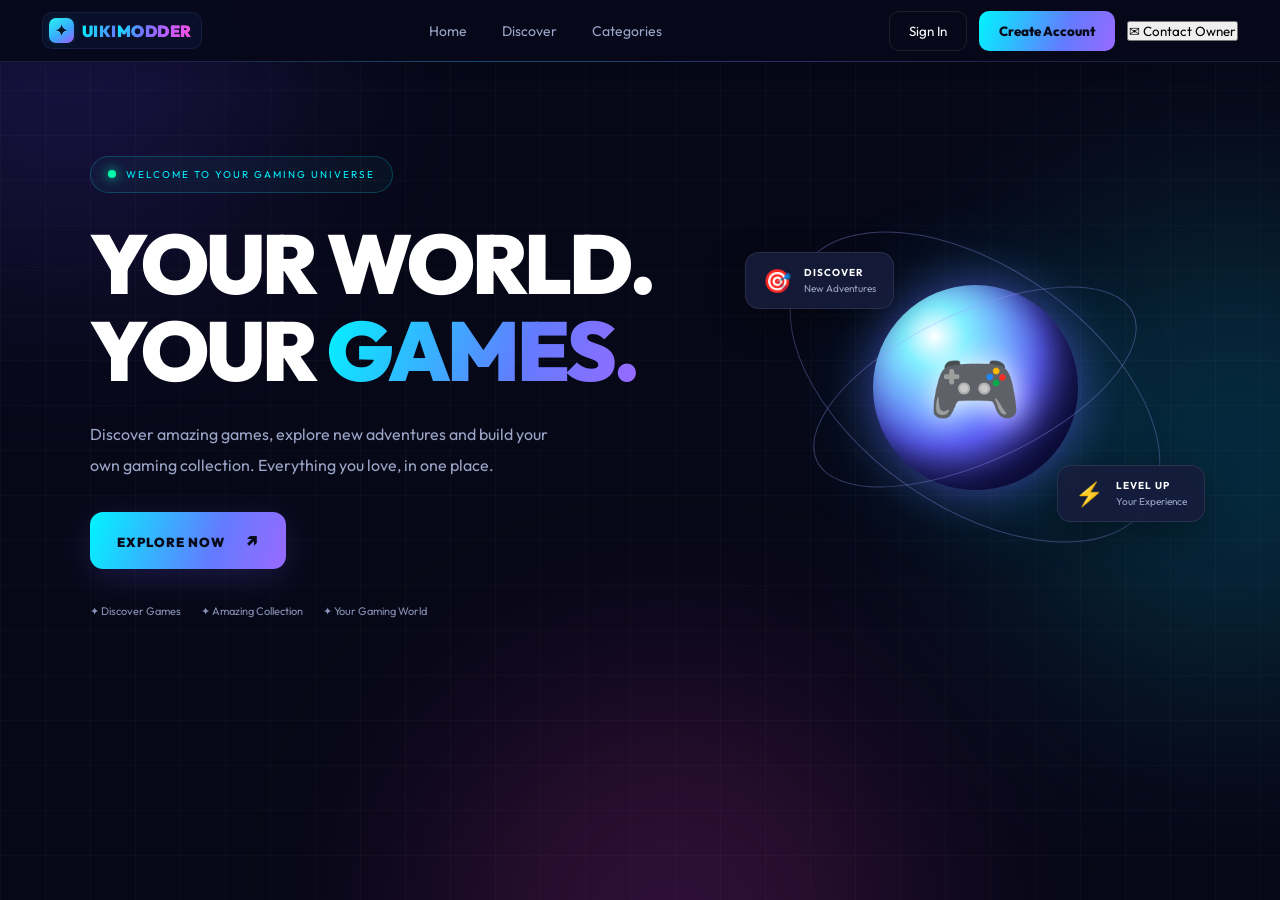
==== index.html @ 86985a59 "Add UIKIMODDER community support page and navbar action" ====
<!DOCTYPE html>
<html lang="en">

<head>
    <meta charset="UTF-8">
    <meta name="viewport" content="width=device-width, initial-scale=1.0">

    <meta name="theme-color" content="#080b1c">
    <meta name="description" content="UIKIMODDER - Discover your next favorite game.">

    <title>UIKIMODDER | Gaming Universe</title>

    <!-- Google Fonts -->
    <link rel="preconnect" href="https://fonts.googleapis.com">
    <link rel="preconnect" href="https://fonts.gstatic.com" crossorigin>

    <link href="https://fonts.googleapis.com/css2?family=Outfit:wght@400;500;600;700;800&display=swap" rel="stylesheet">

    <!-- CSS -->
    <link rel="stylesheet" href="style.css?v=23">
</head>

<body>

    <!-- Background Effects -->
    <div class="background-effects">
        <div class="glow glow-one"></div>
        <div class="glow glow-two"></div>
        <div class="glow glow-three"></div>
    </div>

    <!-- NAVBAR -->
    <header class="navbar">

        <div class="logo" aria-label="UIKIMODDER Gaming Universe">
            <span class="logo-icon" aria-hidden="true">✦</span>
            <span class="logo-wordmark">UIKI<span>MODDER</span></span>
                    </div>

        <nav class="nav-links">
            <a href="#home">Home</a>
            <a href="#storeSection">Discover</a>
            <a href="#categories">Categories</a>
        </nav>

        <div class="nav-buttons">

            <button id="loginOpen" class="login-btn">
                Sign In
            </button>

            <button id="signupOpen" class="signup-btn">
                Create Account
            </button>

            <span id="accountWelcome" class="account-welcome hidden" aria-live="polite"></span>

            <button id="supportOpen" class="support-open-btn" type="button" aria-label="Open community support">
                <span class="support-open-icon" aria-hidden="true">✉</span>
                <span class="support-button-label">Contact Owner</span>
            </button>

</div>

    </header>


    <!-- WELCOME SCREEN -->
    <section id="home" class="hero-section">

        <div class="hero-content">

            <div class="hero-badge">
                <span class="live-dot"></span>
                WELCOME TO YOUR GAMING UNIVERSE
            </div>

            <h1>
                YOUR WORLD.
                <br>
                YOUR <span class="gradient-text">GAMES.</span>
            </h1>

            <p>
                Discover amazing games, explore new adventures
                and build your own gaming collection.
                Everything you love, in one place.
            </p>

            <button id="exploreBtn" class="explore-btn">
                EXPLORE NOW
                <span>↗</span>
            </button>

            <div class="hero-features">
                <span>✦ Discover Games</span>
                <span>✦ Amazing Collection</span>
                <span>✦ Your Gaming World</span>
            </div>

        </div>


        <!-- Animated Gaming Orb -->
        <div class="hero-visual">

            <div class="orb orbit-one"></div>
            <div class="orb orbit-two"></div>

            <div class="main-orb">
                <span>🎮</span>
            </div>

            <div class="floating-card floating-card-one">
                <span>🎯</span>
                <div>
                    <b>DISCOVER</b>
                    <small>New Adventures</small>
                </div>
            </div>

            <div class="floating-card floating-card-two">
                <span>⚡</span>
                <div>
                    <b>LEVEL UP</b>
                    <small>Your Experience</small>
                </div>
            </div>

        </div>

    </section>


    <!-- MAIN STORE -->
    <main id="storeSection" class="store-section hidden">

        <div class="store-header">

            <div>
                <span class="section-label">EXPLORE THE UNIVERSE</span>

                <h2>
                    Discover <span class="gradient-text">Games.</span>
                </h2>

                <p>Find your next favorite adventure.</p>
            </div>

            <div class="search-box">

                <span>⌕</span>

                <input
                    type="search"
                    id="searchInput"
                    placeholder="Search games..."
                    autocomplete="off"
                >

            </div>

        </div>


        <!-- Categories -->
        <div id="categories" class="categories">

            <button class="category-btn active" data-category="All">
                All Games
            </button>

            <button class="category-btn" data-category="Action">
                Action
            </button>

            <button class="category-btn" data-category="Adventure">
                Adventure
            </button>

            <button class="category-btn" data-category="Racing">
                Racing
            </button>

            <button class="category-btn" data-category="Puzzle">
                Puzzle
            </button>

            <button class="category-btn" data-category="Other">
                Other
            </button>

        </div>


        <!-- Game Collection -->
        <div class="games-header">

            <h3>Featured Collection</h3>

            <span id="gameCount">0 Games</span>

        </div>


        <div id="gamesContainer" class="games-grid" aria-live="polite">

            <!-- Games will load through JavaScript -->

        </div>


        <div id="emptyState" class="empty-state hidden" role="status">

            <div>🎮</div>

            <h3>No Games Found</h3>

            <p>Try searching with another name.</p>

        </div>

    </main>



    <!-- GAME / APP DETAILS PAGE -->
    <section id="itemDetailSection" class="item-detail-section hidden" aria-live="polite">
        <div class="detail-topbar">
            <button id="detailBackBtn" class="detail-back-btn" type="button">← Back to collection</button>
            <span>UIKIMODDER STORE</span>
        </div>
        <div class="detail-cover" id="detailCover">
            <img id="detailCoverImage" src="" alt="" loading="eager">
            <div class="detail-cover-shade"></div>
        </div>
        <div class="detail-main">
            <div class="detail-app-heading">
                <div class="detail-app-icon" id="detailAppIcon"><span>🎮</span></div>
                <div class="detail-title-wrap">
                    <span id="detailTypeBadge" class="detail-type-badge">GAME</span>
                    <h1 id="detailName">Game title</h1>
                    <p id="detailCategory">Action</p>
                </div>
            </div>
            <div class="detail-meta">
                <div><strong id="detailFileSize">—</strong><span>Package size</span></div>
                <div><strong id="detailFileType">Game package</strong><span>Download type</span></div>
                <div><strong>UIKIMODDER</strong><span>Publisher</span></div>
            </div>
            <a id="detailDownloadBtn" class="detail-download-btn" href="#" target="_blank" rel="noopener noreferrer">
                <span>⬇</span> DOWNLOAD
            </a>
            <p id="detailDownloadNote" class="detail-download-note">Download the package directly from UIKIMODDER.</p>
            <div class="detail-divider"></div>
            <section class="detail-about">
                <span class="section-label">DISCOVER MORE</span>
                <h2>About this <span class="gradient-text">game.</span></h2>
                <p id="detailDescription"></p>
            </section>
            <div class="detail-footer-note">✦ &nbsp; Your world. Your games. Your universe.</div>
        </div>
    </section>

    <!-- ADMIN DASHBOARD -->
    <section id="adminSection" class="admin-section hidden">

        <div class="admin-header">

            <div>
                <span class="section-label">PRIVATE CONTROL CENTER</span>

                <h2>
                    Admin <span class="gradient-text">Studio.</span>
                </h2>
            </div>

            <div class="admin-badge">
                ✦ ADMIN ACCESS
            </div>

        </div>


        <!-- Upload Form -->
        <div class="upload-card">

            <h3>Upload New Game or App</h3>

            <p>Publish a game or app to your UIKIMODDER collection.</p>


            <form id="uploadForm">

                <label for="gameName">
                    Game Name
                </label>

                <input
                    type="text"
                    id="gameName"
                    placeholder="Enter game name"
                    required
                >


                <label for="gameDescription">
                    Game Description
                </label>

                <textarea
                    id="gameDescription"
                    placeholder="Write something about this game..."
                    required
                ></textarea>


                <label for="itemType">Content Type</label>
                <select id="itemType" required>
                    <option value="">Select content type</option>
                    <option value="game">Game</option>
                    <option value="app">App</option>
                </select>

                <label for="gameCategory">
                    Game / App Category
                </label>

                <select id="gameCategory" required>

                    <option value="">Select Category</option>

                    <option value="Action">Action</option>

                    <option value="Adventure">Adventure</option>

                    <option value="Racing">Racing</option>

                    <option value="Puzzle">Puzzle</option>

                    <option value="Other">Other</option>

                </select>


                <label for="gameIcon">
                    Game Icon
                </label>

                <input
                    type="file"
                    id="gameIcon"
                    accept="image/*"
                    required
                    aria-describedby="gameIconHelp"
                >
                <small id="gameIconHelp" class="upload-help">Tap Choose File to select a game icon from your device. JPG, PNG, or WEBP; maximum 10 MB.</small>
                <div id="gameIconPreview" class="upload-image-preview hidden">
                    <img id="gameIconPreviewImage" src="[data-uri]" alt="Selected game icon preview">
                    <span id="gameIconFileName"></span>
                </div>


                <label for="gameFile">
                    Game Package File
                </label>

                <input
                    type="file"
                    id="gameFile"
                    required
                    aria-describedby="gameFileHelp"
                >
                <small id="gameFileHelp" class="upload-help">Select the game or app package from your device. Supported formats include ZIP, RAR, 7Z, APK, XAPK, EXE, PDF, and other file types. Maximum 50 MB.</small>


                <button
                    type="submit"
                    id="uploadBtn"
                    class="upload-btn"
                >
                    UPLOAD GAME +
                </button>

                <div id="uploadProgress" class="upload-progress hidden" role="status" aria-live="polite">
                    <div class="upload-progress-track">
                        <div id="uploadProgressFill" class="upload-progress-fill"></div>
                    </div>
                    <span id="uploadProgressText" class="upload-progress-text">0%</span>
                </div>

                <p id="uploadStatus" class="status-message" role="status" aria-live="polite"></p>
                <button id="retryPublishBtn" type="button" class="upload-button hidden">RETRY PUBLISH</button>

            </form>

        </div>

    </section>


    <!-- LOGIN / SIGNUP MODAL -->
    <div id="authModal" class="auth-modal hidden">

        <div class="modal-overlay"></div>

        <div class="auth-box">

            <button id="closeModal" class="close-modal">
                ×
            </button>

            <div class="auth-logo">
                ✦
            </div>

            <span class="section-label">
                WELCOME TO UIKIMODDER
            </span>

            <h2 id="authHeading">
                Your Adventure
                <br>
                <span class="gradient-text">Starts Here.</span>
            </h2>


            <!-- Auth Tabs -->
            <div class="auth-tabs">

                <button
                    class="auth-tab active"
                    data-mode="signin"
                >
                    Sign In
                </button>

                <button
                    class="auth-tab"
                    data-mode="signup"
                >
                    Sign Up
                </button>

            </div>


            <!-- Authentication Form -->
            <form id="authForm">

                <div id="nameField" class="hidden">

                    <label for="displayName">
                        Your Name
                    </label>

                    <input
                        type="text"
                        id="displayName"
                        placeholder="Enter your name"
                    >

                </div>


                <label for="email">
                    Email Address
                </label>

                <input
                    type="email"
                    id="email"
                    placeholder="Enter your email"
                    required
                >


                <label for="password">
                    Password
                </label>

                <input
                    type="password"
                    id="password"
                    placeholder="Enter your password"
                    minlength="6"
                    required
                >


                <button
                    type="submit"
                    id="authSubmit"
                    class="auth-submit"
                >
                    SIGN IN →
                </button>

                <p id="authStatus" class="status-message"></p>

            </form>


            <div class="auth-footer">
                Secure authentication powered by Firebase.
            </div>

        </div>

    </div>


    <!-- APPS VIEW -->
    <section id="appsSection" class="secondary-view hidden">
        <div class="view-heading">
            <span class="section-label">YOUR DIGITAL TOOLKIT</span>
            <h2>Discover <span class="gradient-text">Apps.</span></h2>
            <p>Useful apps and gaming tools, all in one place.</p>
        </div>
        <div id="appsContainer" class="games-grid" aria-live="polite"></div>
        <div id="appsEmptyState" class="empty-state" role="status">
            <div>▦</div>
            <h3>No Apps Available Yet</h3>
            <p>New apps will appear here when the admin publishes them.</p>
        </div>
    </section>

    <!-- PROFILE VIEW -->
    <section id="profileSection" class="secondary-view hidden">
        <div class="view-heading">
            <span class="section-label">PLAYER SPACE</span>
            <h2>Your <span class="gradient-text">Profile.</span></h2>
            <p>Manage your UIKIMODDER account.</p>
        </div>
        <section class="profile-card">
            <div class="profile-avatar" id="profileInitial">G</div>
            <h3 id="profileName">Gamer</h3>
            <p id="profileEmail">Your account email</p>
            <div class="profile-divider"></div>
            <div class="profile-detail"><span>Account status</span><strong><i class="online-dot"></i> Active</strong></div>
            <button id="profileSignout" class="profile-signout" type="button">↗ &nbsp; Sign Out</button>
        </section>
    </section>

    <!-- COMMUNITY SUPPORT / BUG REPORT BOARD -->
    <section id="supportSection" class="support-section hidden">
        <div class="support-topbar">
            <button id="supportBackBtn" class="support-back-btn" type="button">← Back to Games</button>
            <span class="support-live-badge"><i></i> COMMUNITY SUPPORT</span>
        </div>

        <div class="support-hero">
            <span class="section-label">UIKIMODDER HELP CENTER</span>
            <h1>Contact Your <span class="gradient-text">Owner.</span></h1>
            <p>Report a bug, share feedback, or join the public support discussion. The community can see posts and replies.</p>
        </div>

        <div class="support-notice">
            <span class="support-notice-icon">ⓘ</span>
            <p>Keep the discussion respectful. Never post passwords, email addresses, phone numbers, private information, or account details. This is a public board, not private messaging.</p>
        </div>

        <div id="supportGuestPanel" class="support-guest-panel hidden">
            <h3>Sign in to join the discussion</h3>
            <p>You can browse the support page, but you need a UIKIMODDER account to post or reply.</p>
            <button id="supportSignInBtn" type="button">SIGN IN TO CONTINUE →</button>
        </div>

        <div id="supportMemberArea" class="support-member-area hidden">
            <form id="supportReportForm" class="support-compose-card">
                <div class="support-compose-heading">
                    <div><span class="section-label">NEED A HAND?</span><h2>Report a <span class="gradient-text">Problem.</span></h2></div>
                    <span class="support-compose-icon">＋</span>
                </div>
                <label for="supportTitle">Issue title</label>
                <input id="supportTitle" type="text" maxlength="90" placeholder="Example: Game download is not starting" required>
                <label for="supportCategory">Topic</label>
                <select id="supportCategory" required>
                    <option value="Bug Report">Bug Report</option>
                    <option value="Download Issue">Download Issue</option>
                    <option value="Account Help">Account Help</option>
                    <option value="Suggestion">Suggestion</option>
                    <option value="Other">Other</option>
                </select>
                <label for="supportMessage">Describe the issue</label>
                <textarea id="supportMessage" rows="4" maxlength="700" placeholder="Tell the owner and community what happened. Do not include private account details." required></textarea>
                <div class="support-compose-footer">
                    <small>Maximum 700 characters</small>
                    <button id="supportSubmitBtn" type="submit">POST REPORT ↗</button>
                </div>
                <p id="supportStatus" class="support-status" role="status" aria-live="polite"></p>
            </form>
        </div>

        <div class="support-feed-heading">
            <div><span class="section-label">OPEN DISCUSSION</span><h2>Community <span class="gradient-text">Board.</span></h2></div>
            <span id="supportPostCount" class="support-post-count">0 POSTS</span>
        </div>
        <div id="supportFeed" class="support-feed" aria-live="polite">
            <div class="support-empty"><span>✦</span><h3>Support board</h3><p>Sign in to load community reports and replies.</p></div>
        </div>
    </section>

    <!-- MOBILE / APP-STYLE BOTTOM NAVIGATION -->
    <nav id="bottomNav" class="bottom-nav hidden" aria-label="Main navigation">
        <button class="bottom-nav-item active" data-view="games" type="button">
            <span class="bottom-nav-icon">🎮</span><span>Games</span>
        </button>
        <button class="bottom-nav-item" data-view="apps" type="button">
            <span class="bottom-nav-icon">▦</span><span>Apps</span>
        </button>
        <button class="bottom-nav-item" data-view="search" type="button">
            <span class="bottom-nav-icon">⌕</span><span>Search</span>
        </button>
        <button class="bottom-nav-item" data-view="profile" type="button">
            <span class="bottom-nav-icon">♙</span><span>You</span>
        </button>
        <button id="adminUploadNav" class="bottom-nav-item hidden" data-view="upload" type="button" aria-label="Admin upload">
            <span class="bottom-nav-icon">＋</span><span>Upload</span>
        </button>
    </nav>

    <!-- JAVASCRIPT -->
    

    <script type="module" src="./js/app.js?v=21"></script>
</body>
</html>
---- style.css ----
/* =========================================
   UIKIMODDER - PREMIUM GAMING UI
   Version 1.0
========================================= */

@import url('https://fonts.googleapis.com/css2?family=Outfit:wght@400;500;600;700;800;900&display=swap');

:root {
    --bg: #070817;
    --bg2: #0d1028;
    --card: #111631;
    --cyan: #00f5ff;
    --blue: #637bff;
    --purple: #a855f7;
    --pink: #ff4fd8;
    --white: #ffffff;
    --muted: #9ba5c7;
    --border: rgba(255,255,255,0.09);
    --gradient: linear-gradient(110deg, #00f5ff, #637bff, #c05cff, #ff4fd8);
}

* {
    margin: 0;
    padding: 0;
    box-sizing: border-box;
}

html {
    scroll-behavior: smooth;
}

body {
    font-family: 'Outfit', sans-serif;
    background: var(--bg);
    color: var(--white);
    min-height: 100vh;
    overflow-x: hidden;
}

/* =========================================
   BACKGROUND
========================================= */

body::before {
    content: "";
    position: fixed;
    inset: 0;
    background-image:
        linear-gradient(rgba(255,255,255,0.025) 1px, transparent 1px),
        linear-gradient(90deg, rgba(255,255,255,0.025) 1px, transparent 1px);
    background-size: 45px 45px;
    pointer-events: none;
    z-index: -2;
}

.background-effects {
    position: fixed;
    inset: 0;
    overflow: hidden;
    pointer-events: none;
    z-index: -1;
}

.glow {
    position: absolute;
    width: 450px;
    height: 450px;
    border-radius: 50%;
    filter: blur(120px);
    opacity: 0.19;
    animation: glowMove 12s ease-in-out infinite alternate;
}

.glow-one {
    background: #6946ff;
    top: -180px;
    left: -160px;
}

.glow-two {
    background: #00d9ff;
    right: -180px;
    top: 25%;
    animation-delay: 2s;
}

.glow-three {
    background: #ff36d0;
    bottom: -250px;
    left: 35%;
    animation-delay: 4s;
}

@keyframes glowMove {
    from {
        transform: translate(0, 0) scale(1);
    }

    to {
        transform: translate(80px, 70px) scale(1.25);
    }
}

/* =========================================
   NAVBAR
========================================= */

.navbar {
    width: 100%;
    min-height: 82px;
    padding: 0 7%;
    display: flex;
    align-items: center;
    justify-content: space-between;
    position: sticky;
    top: 0;
    z-index: 100;
    background: rgba(7, 8, 23, 0.82);
    backdrop-filter: blur(22px);
    border-bottom: 1px solid var(--border);
}

.logo {
    font-size: 23px;
    font-weight: 900;
    letter-spacing: 1px;
}

.logo span:last-child,
.footer-logo span {
    background: var(--gradient);
    -webkit-background-clip: text;
    background-clip: text;
    color: transparent;
}

.logo-icon {
    color: var(--cyan);
    margin-right: 5px;
}

.nav-links {
    display: flex;
    gap: 35px;
}

.nav-links a {
    text-decoration: none;
    color: var(--muted);
    font-size: 14px;
    transition: 0.3s;
}

.nav-links a:hover {
    color: var(--cyan);
}

.nav-buttons {
    display: flex;
    gap: 12px;
    align-items: center;
}

button {
    font-family: inherit;
    cursor: pointer;
}

.login-btn,
.logout-btn {
    background: transparent;
    color: white;
    border: 1px solid var(--border);
    padding: 11px 19px;
    border-radius: 10px;
    transition: 0.3s;
}

.login-btn:hover,
.logout-btn:hover {
    border-color: var(--cyan);
    color: var(--cyan);
}

.signup-btn {
    border: none;
    color: #080b19;
    font-weight: 800;
    padding: 12px 20px;
    border-radius: 10px;
    background: var(--gradient);
    background-size: 200%;
    transition: 0.4s;
}

.signup-btn:hover {
    background-position: right;
    transform: translateY(-3px);
    box-shadow: 0 0 25px #00f5ff55;
}

/* =========================================
   HERO SECTION
========================================= */

.hero-section {
    max-width: 1300px;
    margin: auto;
    min-height: 650px;
    padding: 80px 7%;
    display: flex;
    align-items: center;
    justify-content: space-between;
    gap: 40px;
}

.hero-content {
    max-width: 650px;
    animation: slideUp 1s ease both;
}

.hero-badge {
    display: inline-flex;
    align-items: center;
    gap: 10px;
    font-size: 10px;
    letter-spacing: 2px;
    color: var(--cyan);
    border: 1px solid #00f5ff35;
    background: #00f5ff0b;
    padding: 11px 17px;
    border-radius: 40px;
    margin-bottom: 27px;
}

.live-dot {
    width: 8px;
    height: 8px;
    border-radius: 50%;
    background: #00ffad;
    box-shadow: 0 0 12px #00ffad;
    animation: pulse 1.5s infinite;
}

@keyframes pulse {
    50% {
        opacity: 0.3;
        transform: scale(0.7);
    }
}

.hero-content h1 {
    font-size: clamp(48px, 6.5vw, 85px);
    line-height: 1.05;
    font-weight: 900;
    letter-spacing: -3px;
    margin-bottom: 25px;
}

.gradient-text {
    background: var(--gradient);
    background-size: 200%;
    -webkit-background-clip: text;
    background-clip: text;
    color: transparent;
    animation: gradientFlow 5s linear infinite;
}

@keyframes gradientFlow {
    to {
        background-position: 200%;
    }
}

.hero-content > p {
    color: var(--muted);
    max-width: 480px;
    font-size: 16px;
    line-height: 1.9;
    margin-bottom: 32px;
}

.explore-btn {
    border: none;
    border-radius: 13px;
    padding: 17px 27px;
    color: #080b19;
    background: var(--gradient);
    background-size: 200%;
    font-size: 13px;
    font-weight: 900;
    letter-spacing: 1px;
    box-shadow: 0 8px 35px #695cff35;
    transition: 0.3s;
}

.explore-btn span {
    margin-left: 18px;
    font-size: 18px;
}

.explore-btn:hover {
    transform: translateY(-5px) scale(1.03);
    background-position: right;
    box-shadow: 0 10px 45px #00eaff55;
}

.hero-features {
    display: flex;
    flex-wrap: wrap;
    gap: 20px;
    margin-top: 35px;
    color: #8792b6;
    font-size: 11px;
}

/* =========================================
   GAMING ORB
========================================= */

.hero-visual {
    width: 430px;
    height: 430px;
    position: relative;
    display: grid;
    place-items: center;
    flex-shrink: 0;
    animation: fadeIn 1.5s ease both;
}

.main-orb {
    width: 205px;
    height: 205px;
    border-radius: 50%;
    display: grid;
    place-items: center;
    background:
        radial-gradient(circle at 30% 25%, #ffffff, #80efff 15%, #6264ff 52%, #221354 85%);
    box-shadow:
        0 0 45px #7064ff80,
        0 0 100px #00cfff35,
        inset -20px -20px 40px #090b34;
    animation: floating 5s ease-in-out infinite;
}

.main-orb span {
    font-size: 75px;
    filter: drop-shadow(0 0 15px white);
}

.orb {
    position: absolute;
    border: 1px solid #9b9cff55;
    border-radius: 50%;
}

.orbit-one {
    width: 350px;
    height: 150px;
    transform: rotate(-25deg);
}

.orbit-two {
    width: 420px;
    height: 240px;
    transform: rotate(35deg);
}

.floating-card {
    position: absolute;
    display: flex;
    align-items: center;
    gap: 12px;
    padding: 13px 17px;
    background: #171d3dd9;
    border: 1px solid var(--border);
    backdrop-filter: blur(15px);
    border-radius: 14px;
    box-shadow: 0 10px 40px #0005;
}

.floating-card > span {
    font-size: 23px;
}

.floating-card b,
.floating-card small {
    display: block;
}

.floating-card b {
    font-size: 10px;
    letter-spacing: 1px;
}

.floating-card small {
    color: var(--muted);
    font-size: 10px;
    margin-top: 3px;
}

.floating-card-one {
    top: 80px;
    left: -15px;
    animation: floating 4s infinite;
}

.floating-card-two {
    bottom: 80px;
    right: -15px;
    animation: floating 4s infinite reverse;
}

@keyframes floating {
    50% {
        transform: translateY(-14px);
    }
}

/* =========================================
   STORE SECTION
========================================= */

.store-section {
    max-width: 1250px;
    margin: auto;
    padding: 65px 6%;
    animation: slideUp 0.7s ease;
}

.store-header {
    display: flex;
    justify-content: space-between;
    align-items: end;
    gap: 30px;
}

.section-label {
    color: var(--cyan);
    font-size: 10px;
    font-weight: 800;
    letter-spacing: 2px;
}

.store-header h2,
.admin-header h2 {
    font-size: 42px;
    font-weight: 900;
    margin-top: 12px;
}

.store-header p {
    color: var(--muted);
    margin-top: 10px;
}

.search-box {
    display: flex;
    align-items: center;
    gap: 12px;
    width: 310px;
    height: 50px;
    padding: 0 16px;
    border: 1px solid var(--border);
    border-radius: 12px;
    background: #111630;
    color: var(--cyan);
}

.search-box span {
    font-size: 25px;
}

.search-box input {
    width: 100%;
    border: none;
    outline: none;
    background: transparent;
    color: white;
    font-family: inherit;
    font-size: 13px;
}

.search-box input::placeholder {
    color: #727eaa;
}

/* =========================================
   CATEGORIES
========================================= */

.categories {
    display: flex;
    gap: 12px;
    flex-wrap: wrap;
    margin: 35px 0;
}

.category-btn {
    padding: 10px 19px;
    border: 1px solid var(--border);
    background: #111630;
    color: var(--muted);
    border-radius: 30px;
    font-size: 12px;
    transition: 0.3s;
}

.category-btn:hover,
.category-btn.active {
    background: linear-gradient(100deg, #00d9ff30, #9d5cff30);
    border-color: var(--cyan);
    color: white;
    box-shadow: 0 0 20px #00d9ff15;
}

/* =========================================
   GAME CARDS
========================================= */

.games-header {
    display: flex;
    justify-content: space-between;
    align-items: center;
    margin-bottom: 20px;
}

.games-header h3 {
    font-size: 19px;
}

.games-header span {
    color: var(--cyan);
    font-size: 12px;
}

.games-grid {
    display: grid;
    grid-template-columns: repeat(auto-fill, minmax(225px, 1fr));
    gap: 20px;
}

.game-card {
    overflow: hidden;
    background: linear-gradient(145deg, #171e3d, #0e1329);
    border: 1px solid var(--border);
    border-radius: 17px;
    transition: 0.35s;
    animation: slideUp 0.5s ease both;
}

.game-card:hover {
    transform: translateY(-8px);
    border-color: #00eaff80;
    box-shadow: 0 15px 40px #00d9ff18;
}

.game-art {
    height: 155px;
    display: grid;
    place-items: center;
    background: radial-gradient(circle at center, #454b91, #151a39 75%);
    font-size: 55px;
    overflow: hidden;
}

.game-art img {
    width: 100%;
    height: 100%;
    object-fit: cover;
}

.game-info {
    padding: 17px;
}

.game-info h3 {
    font-size: 17px;
    margin-bottom: 8px;
}

.game-info p {
    font-size: 12px;
    color: var(--muted);
    line-height: 1.6;
    margin-bottom: 17px;
}

.game-bottom {
    display: flex;
    justify-content: space-between;
    align-items: center;
}

.category {
    color: var(--cyan);
    background: #00eaff12;
    border: 1px solid #00eaff35;
    border-radius: 20px;
    padding: 6px 10px;
    font-size: 10px;
}

.download-link {
    text-decoration: none;
    color: #070817;
    background: linear-gradient(100deg, var(--cyan), #9effdc);
    padding: 9px 13px;
    border-radius: 9px;
    font-size: 11px;
    font-weight: 800;
    transition: 0.3s;
}

.download-link:hover {
    box-shadow: 0 0 20px #00f5ff70;
    transform: scale(1.05);
}

.empty-state {
    text-align: center;
    padding: 70px 15px;
    color: var(--muted);
}

.empty-state > div {
    font-size: 55px;
    margin-bottom: 15px;
}

.empty-state h3 {
    color: white;
    margin-bottom: 10px;
}

/* =========================================
   ADMIN DASHBOARD
========================================= */

.admin-section {
    max-width: 1150px;
    margin: 40px auto;
    padding: 35px;
    background: linear-gradient(145deg, #151c3b, #0d132b);
    border: 1px solid #9a69ff55;
    border-radius: 22px;
    box-shadow: 0 15px 60px #0004;
}

.admin-header {
    display: flex;
    justify-content: space-between;
    align-items: center;
    gap: 20px;
}

.admin-badge {
    color: #7dffce;
    border: 1px solid #7dffce55;
    background: #7dffce0d;
    border-radius: 30px;
    padding: 10px 16px;
    font-size: 10px;
    letter-spacing: 1px;
}

.upload-card {
    max-width: 650px;
    margin-top: 30px;
    padding: 25px;
    background: #090f25;
    border: 1px solid var(--border);
    border-radius: 17px;
}

.upload-card h3 {
    font-size: 20px;
    margin-bottom: 8px;
}

.upload-card > p {
    color: var(--muted);
    font-size: 12px;
    margin-bottom: 23px;
}

.upload-card form {
    display: grid;
    gap: 13px;
}

.upload-card label,
.auth-box label {
    font-size: 12px;
    color: #c7cce2;
    font-weight: 600;
}

.upload-card input,
.upload-card textarea,
.upload-card select,
.auth-box input {
    width: 100%;
    padding: 14px;
    margin-top: 8px;
    background: #151c38;
    border: 1px solid var(--border);
    border-radius: 10px;
    color: white;
    outline: none;
    font-family: inherit;
    font-size: 13px;
}

.upload-card textarea {
    min-height: 90px;
    resize: vertical;
}

.upload-card input:focus,
.upload-card textarea:focus,
.upload-card select:focus,
.auth-box input:focus {
    border-color: var(--cyan);
    box-shadow: 0 0 15px #00eaff15;
}

.upload-btn {
    padding: 15px;
    border: none;
    border-radius: 10px;
    color: #080b19;
    background: var(--gradient);
    font-weight: 900;
    letter-spacing: 1px;
    transition: 0.3s;
}

.upload-btn:hover {
    transform: translateY(-3px);
    box-shadow: 0 0 25px #00eaff45;
}

.status-message {
    color: var(--cyan);
    font-size: 12px;
    min-height: 15px;
}

.upload-progress {
    display: flex;
    align-items: center;
    gap: 12px;
    width: 100%;
    padding: 10px 12px;
    border: 1px solid rgba(0, 245, 255, 0.22);
    border-radius: 10px;
    background: rgba(0, 245, 255, 0.05);
}

.upload-progress-track {
    flex: 1;
    height: 10px;
    overflow: hidden;
    border-radius: 20px;
    background: rgba(255, 255, 255, 0.12);
}

.upload-progress-fill {
    width: 0%;
    height: 100%;
    border-radius: inherit;
    background: var(--gradient);
    transition: width 180ms ease;
}

.upload-progress-text {
    min-width: 42px;
    color: var(--cyan);
    font-size: 12px;
    font-weight: 800;
    text-align: right;
}

/* =========================================
   AUTH MODAL
========================================= */

.auth-modal {
    position: fixed;
    inset: 0;
    z-index: 1000;
    display: grid;
    place-items: center;
    padding: 20px;
}

.modal-overlay {
    position: absolute;
    inset: 0;
    background: #02030fe8;
    backdrop-filter: blur(12px);
}

.auth-box {
    position: relative;
    width: 100%;
    max-width: 430px;
    padding: 35px;
    background: linear-gradient(145deg, #1a2146, #0d132c);
    border: 1px solid #8c91ff45;
    border-radius: 23px;
    box-shadow: 0 25px 100px #0009;
    animation: modalAppear 0.35s ease both;
}

.close-modal {
    position: absolute;
    right: 20px;
    top: 15px;
    background: transparent;
    border: none;
    color: #aeb6d8;
    font-size: 27px;
    transition: 0.3s;
}

.close-modal:hover {
    color: var(--pink);
    transform: rotate(90deg);
}

.auth-logo {
    font-size: 35px;
    color: var(--cyan);
    margin-bottom: 15px;
    text-shadow: 0 0 20px var(--cyan);
}

.auth-box h2 {
    font-size: 31px;
    line-height: 1.2;
    margin: 13px 0 22px;
}

.auth-tabs {
    display: grid;
    grid-template-columns: 1fr 1fr;
    padding: 5px;
    background: #080d21;
    border-radius: 11px;
    margin-bottom: 22px;
}

.auth-tab {
    padding: 11px;
    background: transparent;
    color: var(--muted);
    border: none;
    border-radius: 8px;
    font-size: 12px;
    font-weight: 700;
    transition: 0.3s;
}

.auth-tab.active {
    background: linear-gradient(100deg, #4651a3, #7951b9);
    color: white;
}

.auth-box form {
    display: grid;
    gap: 13px;
}

.auth-submit {
    padding: 15px;
    margin-top: 8px;
    border: none;
    border-radius: 10px;
    background: var(--gradient);
    color: #080b19;
    font-size: 12px;
    font-weight: 900;
    letter-spacing: 1px;
    transition: 0.3s;
}

.auth-submit:hover {
    box-shadow: 0 0 30px #00eaff50;
    transform: translateY(-2px);
}

.auth-footer {
    color: #7782a8;
    font-size: 10px;
    text-align: center;
    margin-top: 20px;
}

/* =========================================
   FOOTER
========================================= */

.footer {
    padding: 40px 20px;
    text-align: center;
    border-top: 1px solid var(--border);
    background: #080b19;
}

.footer-logo {
    font-size: 22px;
    font-weight: 900;
    letter-spacing: 1px;
}

.footer p {
    color: var(--muted);
    font-size: 12px;
    margin: 12px 0 18px;
}

.footer small {
    color: #657092;
    font-size: 10px;
}

/* =========================================
   GENERAL UTILITIES
========================================= */

.hidden {
    display: none !important;
}

button:disabled {
    opacity: 0.6;
    cursor: not-allowed;
}

@keyframes slideUp {
    from {
        opacity: 0;
        transform: translateY(25px);
    }

    to {
        opacity: 1;
        transform: translateY(0);
    }
}

@keyframes fadeIn {
    from {
        opacity: 0;
    }

    to {
        opacity: 1;
    }
}

@keyframes modalAppear {
    from {
        opacity: 0;
        transform: translateY(20px) scale(0.96);
    }

    to {
        opacity: 1;
        transform: translateY(0) scale(1);
    }
}

/* =========================================
   MOBILE RESPONSIVE DESIGN
========================================= */

@media (max-width: 900px) {

    .hero-section {
        flex-direction: column;
        text-align: center;
        padding-top: 65px;
    }

    .hero-content {
        margin: auto;
    }

    .hero-content > p {
        margin-left: auto;
        margin-right: auto;
    }

    .hero-features {
        justify-content: center;
    }

    .hero-visual {
        transform: scale(0.9);
    }

    .store-header {
        flex-direction: column;
        align-items: flex-start;
    }

    .search-box {
        width: 100%;
    }
}

@media (max-width: 650px) {

    .navbar {
        padding: 15px 5%;
        flex-wrap: wrap;
        gap: 15px;
    }

    .logo {
        font-size: 19px;
    }

    .nav-links {
        display: none;
    }

    .nav-buttons {
        gap: 7px;
    }

    .login-btn,
    .logout-btn,
    .signup-btn {
        padding: 9px 12px;
        font-size: 11px;
    }

    .hero-section {
        padding: 65px 6% 30px;
        min-height: auto;
    }

    .hero-content h1 {
        font-size: 49px;
        letter-spacing: -2px;
    }

    .hero-content > p {
        font-size: 14px;
    }

    .hero-visual {
        width: 100%;
        height: 320px;
        transform: scale(0.75);
        margin-top: 10px;
    }

    .store-section {
        padding: 45px 5%;
    }

    .store-header h2,
    .admin-header h2 {
        font-size: 32px;
    }

    .categories {
        gap: 8px;
    }

    .category-btn {
        padding: 9px 13px;
        font-size: 11px;
    }

    .games-grid {
        grid-template-columns: repeat(auto-fill, minmax(145px, 1fr));
        gap: 12px;
    }

    .game-art {
        height: 120px;
    }

    .game-info {
        padding: 12px;
    }

    .game-info h3 {
        font-size: 14px;
    }

}

@media (prefers-reduced-motion: reduce) {
    *,
    *::before,
    *::after {
        animation-duration: 0.01ms !important;
        animation-iteration-count: 1 !important;
        scroll-behavior: auto !important;
        transition-duration: 0.01ms !important;
    }
}

/* =========================================
   AUTH MODAL - MOBILE SCROLL FIX
========================================= */
.auth-modal {
    display: flex;
    align-items: flex-start;
    justify-content: center;
    overflow-x: hidden;
    overflow-y: auto;
    -webkit-overflow-scrolling: touch;
    overscroll-behavior-y: contain;
    padding-top: max(16px, env(safe-area-inset-top));
    padding-right: 16px;
    padding-bottom: max(16px, env(safe-area-inset-bottom));
    padding-left: 16px;
}

.auth-box {
    flex: 0 0 auto;
    margin: auto 0;
    max-height: none;
}

@media (max-width: 650px) {
    .auth-modal {
        align-items: flex-start;
        padding: 14px 12px max(20px, env(safe-area-inset-bottom));
    }

    .auth-box {
        width: 100%;
        max-width: 430px;
        padding: 30px 22px;
        margin: 0 auto;
    }

    .auth-box h2 {
        font-size: clamp(27px, 7vw, 31px);
    }
}


/* =========================================
   POST-LOGIN STORE + PREMIUM LOADING STATES
========================================= */
.account-welcome {
    max-width: 190px;
    overflow: hidden;
    text-overflow: ellipsis;
    white-space: nowrap;
    color: #c7d5f5;
    font-size: 12px;
    padding: 10px 13px;
    border: 1px solid rgba(0,245,255,.2);
    border-radius: 10px;
    background: rgba(0,245,255,.06);
}
.games-loading {
    grid-column: 1 / -1;
    min-height: 220px;
    display: flex;
    flex-direction: column;
    justify-content: center;
    align-items: center;
    gap: 16px;
    color: var(--muted);
    font-size: 13px;
}
.loading-spinner, .button-spinner {
    display: inline-block;
    width: 34px;
    height: 34px;
    border: 3px solid rgba(0,245,255,.16);
    border-top-color: var(--cyan);
    border-right-color: var(--purple);
    border-radius: 50%;
    animation: uikiSpin .8s linear infinite;
}
.button-spinner {
    width: 15px;
    height: 15px;
    border-width: 2px;
    vertical-align: -3px;
    margin-right: 9px;
    border-color: rgba(5,12,35,.2);
    border-top-color: #071020;
}
.auth-submit[aria-busy="true"] {
    cursor: progress;
    opacity: .88;
    transform: none;
}
.status-loading {
    display: flex;
    align-items: center;
    gap: 8px;
    color: #a8c9ff;
}
.status-loading::before {
    content: "";
    width: 7px;
    height: 7px;
    flex: 0 0 7px;
    border-radius: 50%;
    background: var(--cyan);
    box-shadow: 0 0 12px var(--cyan);
    animation: uikiPulse 1s ease-in-out infinite;
}
.empty-state {
    margin-top: 22px;
    border: 1px dashed rgba(0,245,255,.22);
    border-radius: 20px;
    background: linear-gradient(145deg, rgba(17,22,49,.8), rgba(9,13,31,.8));
}
.empty-state > div {
    filter: drop-shadow(0 0 18px rgba(0,245,255,.25));
}
@keyframes uikiSpin { to { transform: rotate(360deg); } }
@keyframes uikiPulse { 50% { opacity: .35; transform: scale(.75); } }
@media (max-width: 650px) {
    .account-welcome { order: 3; max-width: 100%; }
}
@media (prefers-reduced-motion: reduce) {
    .loading-spinner, .button-spinner, .status-loading::before { animation: none; }
}


/* =========================================
   APP-STYLE UIKIMODDER NAV + SECONDARY VIEWS
========================================= */
body { padding-bottom: 92px; }
.navbar { position: sticky; top: 0; z-index: 80; backdrop-filter: blur(18px); }
.nav-buttons #accountWelcome, .nav-buttons #logoutBtn { display: none !important; }

.bottom-nav {
    position: fixed;
    z-index: 200;
    left: 50%;
    bottom: max(12px, env(safe-area-inset-bottom));
    transform: translateX(-50%);
    width: min(560px, calc(100% - 24px));
    min-height: 76px;
    display: grid;
    grid-template-columns: repeat(4, minmax(0, 1fr));
    align-items: center;
    padding: 8px 10px;
    border: 1px solid rgba(150,170,255,.16);
    border-radius: 23px;
    background: rgba(12,16,35,.92);
    box-shadow: 0 14px 50px rgba(0,0,0,.42), 0 0 30px rgba(0,220,255,.07);
    backdrop-filter: blur(22px);
    -webkit-backdrop-filter: blur(22px);
}
.bottom-nav-item {
    min-width: 0;
    min-height: 58px;
    display: flex;
    flex-direction: column;
    align-items: center;
    justify-content: center;
    gap: 4px;
    border: 0;
    border-radius: 17px;
    color: #9ba7c8;
    background: transparent;
    font: inherit;
    font-size: 11px;
    font-weight: 600;
    cursor: pointer;
    transition: background .2s ease, color .2s ease, transform .2s ease;
}
.bottom-nav-icon { font-size: 22px; line-height: 1; }
.bottom-nav-item.active {
    color: #eafaff;
    background: linear-gradient(120deg, rgba(0,220,255,.24), rgba(139,92,246,.25));
    box-shadow: inset 0 0 0 1px rgba(0,220,255,.2);
}
.bottom-nav-item:active { transform: scale(.96); }

.secondary-view {
    width: min(1100px, 100%);
    min-height: 68vh;
    margin: 0 auto;
    padding: 58px 6% 120px;
    animation: slideUp .45s ease both;
}
.view-heading { margin-bottom: 32px; }
.view-heading h2 { margin-top: 12px; font-size: clamp(34px, 6vw, 48px); font-weight: 900; }
.view-heading p { margin-top: 10px; color: var(--muted); line-height: 1.7; }
.coming-soon-card, .profile-card {
    width: min(540px, 100%);
    margin: 20px auto 0;
    padding: 38px 28px;
    text-align: center;
    border: 1px solid rgba(0,220,255,.2);
    border-radius: 25px;
    background: radial-gradient(circle at 50% 0%, rgba(81,92,190,.22), transparent 55%), linear-gradient(145deg, rgba(20,27,58,.96), rgba(9,14,33,.96));
    box-shadow: 0 24px 65px rgba(0,0,0,.22);
}
.coming-icon { width: 70px; height: 70px; display:grid; place-items:center; margin:0 auto 20px; border-radius:22px; color:#9eefff; font-size:36px; background:rgba(0,220,255,.1); border:1px solid rgba(0,220,255,.2); }
.coming-soon-card h3, .profile-card h3 { color:#fff; font-size:23px; margin-bottom:10px; }
.coming-soon-card p, .profile-card > p { color:var(--muted); line-height:1.7; font-size:14px; }
.coming-badge { display:inline-block; margin-top:22px; padding:8px 14px; border:1px solid rgba(160,120,255,.35); border-radius:30px; color:#c7a7ff; background:rgba(160,120,255,.09); font-size:10px; font-weight:800; letter-spacing:1.5px; }
.profile-avatar { width:84px; height:84px; display:grid; place-items:center; margin:0 auto 18px; border-radius:50%; color:#081126; background:linear-gradient(135deg,#00e5ff,#9a63ff); font-size:34px; font-weight:900; box-shadow:0 0 35px rgba(0,220,255,.2); }
.profile-divider { height:1px; margin:28px 0 20px; background:rgba(160,180,255,.14); }
.profile-detail { display:flex; justify-content:space-between; gap:15px; color:var(--muted); font-size:13px; text-align:left; }
.profile-detail strong { color:#8fffd4; }
.online-dot { display:inline-block; width:7px; height:7px; margin-right:6px; border-radius:50%; background:#49f5ae; box-shadow:0 0 10px #49f5ae; }
.profile-signout, .retry-games-btn { margin-top:26px; padding:13px 22px; border:1px solid rgba(255,115,145,.35); border-radius:12px; color:#ff9bae; background:rgba(255,90,120,.09); font:inherit; font-size:13px; font-weight:800; cursor:pointer; transition:.2s ease; }
.profile-signout:hover { background:rgba(255,90,120,.17); transform:translateY(-2px); }
.retry-games-btn { border-color:rgba(0,220,255,.35); color:#9eefff; background:rgba(0,220,255,.09); }
@media (min-width: 900px) {
    .bottom-nav { width:560px; }
    body { padding-bottom:110px; }
}
@media (max-width: 650px) {
    body { padding-bottom:104px; }
    .secondary-view { padding:42px 5% 120px; }
    .coming-soon-card, .profile-card { padding:32px 22px; }
    .bottom-nav { min-height:74px; bottom:max(8px, env(safe-area-inset-bottom)); }
}
@media (prefers-reduced-motion: reduce) {
    .bottom-nav-item, .profile-signout { transition:none; }
}


/* Admin gets the same four user destinations plus one additional Upload tab. */
.bottom-nav.admin-mode {
    grid-template-columns: repeat(5, minmax(0, 1fr));
}
.bottom-nav.admin-mode .bottom-nav-item {
    font-size: 10px;
}
.bottom-nav.admin-mode .bottom-nav-icon {
    font-size: 20px;
}


/* Admin upload file pickers and selected game icon preview */
.upload-card input[type="file"] {
    display: block;
    width: 100%;
    padding: 12px;
    border: 1px dashed rgba(72, 211, 255, 0.55);
    border-radius: 12px;
    background: rgba(10, 18, 35, 0.72);
    color: #e8f4ff;
    cursor: pointer;
}
.upload-card input[type="file"]::file-selector-button {
    margin-right: 12px;
    padding: 9px 14px;
    border: 0;
    border-radius: 8px;
    background: linear-gradient(135deg, #18c7e8, #7762f6);
    color: #07111f;
    font-weight: 700;
    cursor: pointer;
}
.upload-help {
    display: block;
    margin: 7px 0 12px;
    color: rgba(220, 235, 255, 0.72);
    font-size: 12px;
    line-height: 1.5;
}
.upload-image-preview {
    display: flex;
    align-items: center;
    gap: 12px;
    margin: 10px 0 18px;
    padding: 10px;
    border: 1px solid rgba(72, 211, 255, 0.25);
    border-radius: 12px;
    background: rgba(10, 18, 35, 0.55);
    color: #e8f4ff;
    overflow-wrap: anywhere;
}
.upload-image-preview img {
    width: 64px;
    height: 64px;
    object-fit: cover;
    border-radius: 10px;
}


/* External download URL field */
#gameDownloadUrl {
    width: 100%;
}


/* =========================================
   PLAY-STORE STYLE LISTINGS + ITEM DETAILS
========================================= */
.game-list-card {
    width: 100%;
    min-width: 0;
    display: flex;
    align-items: center;
    gap: 16px;
    padding: 14px;
    text-align: left;
    color: var(--white);
    font: inherit;
    cursor: pointer;
    border-radius: 20px;
    background: linear-gradient(145deg, rgba(23,30,61,.96), rgba(10,15,35,.98));
    border: 1px solid rgba(126,151,255,.13);
}
.game-list-card:hover,
.game-list-card:focus-visible {
    transform: translateY(-3px);
    border-color: rgba(0,245,255,.55);
    box-shadow: 0 14px 34px rgba(0,217,255,.12);
    outline: none;
}
.game-list-card .game-art {
    width: 94px;
    height: 94px;
    flex: 0 0 94px;
    border-radius: 19px;
    overflow: hidden;
    font-size: 36px;
    background: linear-gradient(135deg,#263a70,#101a37);
    border: 1px solid rgba(255,255,255,.12);
}
.game-list-card .game-art img {
    width: 100%;
    height: 100%;
    object-fit: cover;
}
.game-list-card .game-info {
    display: block;
    flex: 1;
    min-width: 0;
    padding: 0;
}
.game-card-heading {
    display: flex;
    align-items: center;
    justify-content: space-between;
    gap: 10px;
}
.game-card-heading strong {
    display: block;
    min-width: 0;
    color: #fff;
    font-size: 16px;
    line-height: 1.3;
    font-weight: 800;
}
.game-card-arrow {
    color: var(--cyan);
    font-size: 21px;
    flex: 0 0 auto;
}
.game-card-description {
    display: -webkit-box;
    margin: 7px 0 11px;
    color: var(--muted);
    font-size: 12px;
    line-height: 1.5;
    -webkit-line-clamp: 2;
    -webkit-box-orient: vertical;
    overflow: hidden;
}
.game-list-card .game-bottom {
    display: flex;
    justify-content: space-between;
    align-items: center;
    gap: 8px;
}
.game-list-card .category {
    display: inline-block;
    font-size: 10px;
}
.details-hint {
    color: #8df8ff;
    font-size: 10px;
    font-weight: 800;
    letter-spacing: .7px;
}
.item-detail-section {
    width: min(900px, 100%);
    min-height: 75vh;
    margin: 0 auto;
    padding: 22px 5% 130px;
    animation: slideUp .4s ease both;
}
.detail-topbar {
    display: flex;
    align-items: center;
    justify-content: space-between;
    gap: 12px;
    margin-bottom: 18px;
}
.detail-topbar > span {
    color: #7f8db8;
    font-size: 10px;
    font-weight: 800;
    letter-spacing: 1.8px;
}
.detail-back-btn {
    border: 1px solid rgba(0,245,255,.22);
    border-radius: 30px;
    padding: 10px 15px;
    color: #dceaff;
    background: rgba(17,25,54,.9);
    font-size: 12px;
    font-weight: 700;
}
.detail-cover {
    position: relative;
    height: clamp(190px, 38vw, 340px);
    overflow: hidden;
    border-radius: 25px;
    background: radial-gradient(circle at 25% 20%,#315c9b,#171b48 58%,#101329);
    border: 1px solid rgba(0,245,255,.22);
    box-shadow: 0 22px 55px rgba(0,0,0,.28);
}
.detail-cover img {
    width: 100%;
    height: 100%;
    display: block;
    object-fit: cover;
    object-position: center;
}
.detail-cover-shade {
    position: absolute;
    inset: 0;
    background: linear-gradient(0deg,rgba(7,9,25,.5),transparent 65%);
    pointer-events: none;
}
.detail-main {
    position: relative;
    margin: -35px 14px 0;
    padding: 25px;
    z-index: 1;
    border: 1px solid rgba(255,255,255,.1);
    border-radius: 24px;
    background: linear-gradient(145deg,rgba(19,27,57,.98),rgba(9,14,32,.99));
    box-shadow: 0 20px 55px rgba(0,0,0,.28);
}
.detail-app-heading {
    display: flex;
    align-items: center;
    gap: 17px;
}
.detail-app-icon {
    width: 86px;
    height: 86px;
    flex: 0 0 86px;
    display: grid;
    place-items: center;
    overflow: hidden;
    border-radius: 22px;
    background: linear-gradient(135deg,#00dfff,#745cff);
    border: 2px solid rgba(255,255,255,.16);
    box-shadow: 0 8px 28px rgba(0,225,255,.18);
    font-size: 34px;
}
.detail-app-icon img {
    width: 100%;
    height: 100%;
    object-fit: cover;
}
.detail-title-wrap { min-width: 0; }
.detail-type-badge {
    display: inline-block;
    margin-bottom: 5px;
    color: #8fffe0;
    font-size: 9px;
    font-weight: 900;
    letter-spacing: 1.7px;
}
.detail-title-wrap h1 {
    color: #fff;
    font-size: clamp(22px,4vw,32px);
    line-height: 1.15;
    overflow-wrap: anywhere;
}
.detail-title-wrap p {
    margin-top: 7px;
    color: #9da9ca;
    font-size: 13px;
}
.detail-meta {
    display: grid;
    grid-template-columns: repeat(3,minmax(0,1fr));
    gap: 10px;
    margin: 24px 0;
    padding: 16px 0;
    border-top: 1px solid rgba(255,255,255,.09);
    border-bottom: 1px solid rgba(255,255,255,.09);
}
.detail-meta div { min-width: 0; text-align: center; }
.detail-meta strong {
    display: block;
    color: #e9f4ff;
    font-size: 12px;
    overflow-wrap: anywhere;
}
.detail-meta span {
    display: block;
    margin-top: 5px;
    color: #8793b7;
    font-size: 10px;
}
.detail-download-btn {
    display: flex;
    min-height: 54px;
    align-items: center;
    justify-content: center;
    gap: 10px;
    border-radius: 15px;
    color: #061322;
    text-decoration: none;
    font-size: 15px;
    font-weight: 900;
    letter-spacing: .7px;
    background: linear-gradient(100deg,#00eaff,#6e83ff 55%,#d75cff);
    box-shadow: 0 10px 28px rgba(0,220,255,.17);
    transition: transform .2s, box-shadow .2s;
}
.detail-download-btn:hover { transform: translateY(-2px); box-shadow: 0 14px 34px rgba(0,220,255,.25); }
.detail-download-btn.is-disabled {
    opacity: .55;
    pointer-events: none;
    filter: grayscale(.4);
}
.detail-download-btn span { font-size: 19px; }
.detail-download-note {
    margin-top: 10px;
    color: #8793b7;
    text-align: center;
    font-size: 11px;
    line-height: 1.5;
}
.detail-divider { height: 1px; margin: 27px 0; background: rgba(255,255,255,.09); }
.detail-about .section-label { color: #67eaff; }
.detail-about h2 { margin: 9px 0 12px; font-size: 25px; }
.detail-about p { color: #b4bfdc; font-size: 14px; line-height: 1.8; white-space: pre-wrap; overflow-wrap: anywhere; }
.detail-footer-note {
    margin-top: 28px;
    color: #7786ad;
    text-align: center;
    font-size: 11px;
}
@media (max-width: 650px) {
    .games-grid { grid-template-columns: 1fr; }
    .game-list-card { gap: 13px; padding: 12px; border-radius: 17px; }
    .game-list-card .game-art { width: 82px; height: 82px; flex-basis: 82px; border-radius: 17px; }
    .game-card-heading strong { font-size: 14px; }
    .game-card-description { font-size: 11px; margin: 5px 0 8px; }
    .details-hint { font-size: 9px; }
    .item-detail-section { padding: 18px 4% 120px; }
    .detail-main { margin: -24px 5px 0; padding: 18px 15px; }
    .detail-app-icon { width: 72px; height: 72px; flex-basis: 72px; border-radius: 18px; }
    .detail-meta { gap: 5px; margin: 19px 0; padding: 13px 0; }
    .detail-meta strong { font-size: 10px; }
    .detail-meta span { font-size: 9px; }
    .detail-download-btn { min-height: 52px; }
}


/* Gentle UIKIMODDER detail-page polish — original layout and behaviour retained */
.item-detail-section {
    width: min(1080px, 100%);
    padding: clamp(20px, 3.5vw, 38px) clamp(14px, 3vw, 32px) 135px;
}
.detail-topbar { margin-bottom: 22px; }
.detail-back-btn {
    padding: 11px 17px;
    border-radius: 14px;
    transition: transform .2s ease, border-color .2s ease, background .2s ease;
}
.detail-back-btn:hover { transform: translateX(-2px); border-color: rgba(0,245,255,.5); }
.detail-cover {
    height: clamp(240px, 40vw, 390px);
    border-radius: 26px;
    box-shadow: 0 22px 60px rgba(0,0,0,.32);
}
.detail-cover img { object-fit: cover; object-position: center; }
.detail-main {
    margin: -32px 16px 0;
    padding: clamp(23px, 3.2vw, 36px);
    border-radius: 26px;
    box-shadow: 0 24px 65px rgba(0,0,0,.34);
}
.detail-app-heading { gap: 20px; }
.detail-app-icon {
    width: 96px; height: 96px; flex-basis: 96px;
    border-radius: 23px;
    transition: transform .25s ease, box-shadow .25s ease;
}
.detail-app-icon:hover { transform: translateY(-3px); box-shadow: 0 12px 32px rgba(0,225,255,.25); }
.detail-title-wrap h1 { font-size: clamp(25px, 4vw, 36px); }
.detail-meta { gap: 14px; margin: 28px 0; }
.detail-meta div { padding: 8px 5px; }
.detail-download-btn {
    min-height: 62px;
    border-radius: 17px;
    font-size: 16px;
    transition: transform .22s ease, box-shadow .22s ease, filter .22s ease;
}
.detail-download-btn:hover { transform: translateY(-3px); filter: brightness(1.06); }
.detail-about p { font-size: 14px; line-height: 1.9; }
.detail-divider { margin: 30px 0; }
@media (max-width: 650px) {
    .item-detail-section { width: 100%; padding: 16px 12px 125px; }
    .detail-cover { height: clamp(220px, 58vw, 310px); border-radius: 21px; }
    .detail-main { margin: -24px 5px 0; padding: 21px 17px; border-radius: 22px; }
    .detail-app-icon { width: 78px; height: 78px; flex-basis: 78px; border-radius: 19px; }
    .detail-meta { gap: 7px; margin: 22px 0; padding: 13px 0; }
    .detail-meta strong { font-size: 11px; }
    .detail-meta span { font-size: 9px; }
    .detail-download-btn { min-height: 57px; }
}
@media (prefers-reduced-motion: reduce) {
    .detail-back-btn, .detail-app-icon, .detail-download-btn { transition: none; }
}


/* UIKIMODDER — premium full-width game/app details finish
   Visual-only layer: keeps the existing HTML, labels, images and download logic. */
#itemDetailSection.item-detail-section {
    position: relative;
    isolation: isolate;
    width: min(100%, 1320px);
    min-height: 100vh;
    margin-inline: auto;
    padding: clamp(20px, 3.2vw, 42px) clamp(14px, 3.5vw, 46px) 142px;
    overflow: hidden;
    background:
        radial-gradient(ellipse at 8% 14%, rgba(0, 225, 255, .10), transparent 34%),
        radial-gradient(ellipse at 92% 34%, rgba(143, 82, 255, .12), transparent 36%);
    animation: uikiPremiumPageIn .55s cubic-bezier(.2,.75,.25,1) both;
}
#itemDetailSection.item-detail-section::before,
#itemDetailSection.item-detail-section::after {
    content: "";
    position: absolute;
    z-index: -1;
    width: 290px;
    height: 290px;
    border-radius: 50%;
    filter: blur(90px);
    opacity: .22;
    pointer-events: none;
    animation: uikiAmbientGlow 8s ease-in-out infinite alternate;
}
#itemDetailSection.item-detail-section::before {
    top: 180px;
    left: -190px;
    background: #00dfff;
}
#itemDetailSection.item-detail-section::after {
    top: 520px;
    right: -200px;
    background: #914cff;
    animation-delay: -4s;
}
@keyframes uikiPremiumPageIn {
    from { opacity: 0; transform: translateY(13px); }
    to { opacity: 1; transform: translateY(0); }
}
@keyframes uikiAmbientGlow {
    from { transform: translate3d(0,0,0) scale(.9); opacity: .15; }
    to { transform: translate3d(22px,-16px,0) scale(1.12); opacity: .27; }
}
#itemDetailSection .detail-topbar {
    position: relative;
    z-index: 2;
    width: 100%;
    margin: 0 auto 22px;
    padding: 0 2px;
}
#itemDetailSection .detail-topbar > span {
    display: inline-flex;
    align-items: center;
    gap: 9px;
    color: #9baed4;
    letter-spacing: 2.2px;
}
#itemDetailSection .detail-topbar > span::before {
    content: "";
    width: 7px;
    height: 7px;
    border-radius: 50%;
    background: #25eadb;
    box-shadow: 0 0 13px rgba(37,234,219,.9);
}
#itemDetailSection .detail-back-btn {
    border: 1px solid rgba(117, 164, 255, .23);
    border-radius: 13px;
    padding: 11px 17px;
    background: rgba(15, 25, 54, .78);
    box-shadow: 0 7px 22px rgba(0,0,0,.16);
    backdrop-filter: blur(14px);
    transition: transform .22s ease, border-color .22s ease, background .22s ease;
}
#itemDetailSection .detail-back-btn:hover {
    transform: translateX(-3px);
    border-color: rgba(0,245,255,.55);
    background: rgba(20, 39, 75, .94);
}
#itemDetailSection .detail-cover {
    width: 100%;
    height: clamp(260px, 39vw, 470px);
    border: 1px solid rgba(104, 220, 255, .25);
    border-radius: clamp(20px, 2.4vw, 32px);
    background:
        radial-gradient(ellipse at 18% 15%, rgba(0,229,255,.28), transparent 42%),
        linear-gradient(135deg, #132b54, #10162f 65%, #211744);
    box-shadow:
        0 28px 75px rgba(0,0,0,.38),
        0 0 0 1px rgba(255,255,255,.025) inset,
        0 0 48px rgba(0,205,255,.08);
    animation: uikiCoverReveal .7s ease both;
}
@keyframes uikiCoverReveal {
    from { opacity: .65; transform: scale(.988); }
    to { opacity: 1; transform: scale(1); }
}
#itemDetailSection .detail-cover img {
    object-fit: cover;
    object-position: center 43%;
    filter: saturate(1.08) contrast(1.03);
    transition: transform .7s cubic-bezier(.2,.7,.2,1), filter .5s ease;
}
#itemDetailSection .detail-cover:hover img {
    transform: scale(1.025);
    filter: saturate(1.16) contrast(1.05);
}
#itemDetailSection .detail-cover-shade {
    background:
        linear-gradient(180deg, rgba(4,9,25,.02) 35%, rgba(5,9,27,.48) 100%),
        linear-gradient(90deg, rgba(3,10,28,.15), transparent 65%);
}
#itemDetailSection .detail-main {
    width: calc(100% - clamp(20px, 4vw, 58px));
    margin: clamp(-42px, -3.2vw, -26px) auto 0;
    padding: clamp(24px, 4vw, 48px);
    border: 1px solid rgba(151, 181, 255, .17);
    border-radius: clamp(22px, 2.6vw, 32px);
    background:
        radial-gradient(ellipse at 0% 0%, rgba(0,218,255,.075), transparent 43%),
        linear-gradient(145deg, rgba(20,30,65,.97), rgba(8,14,34,.985));
    box-shadow:
        0 30px 85px rgba(0,0,0,.43),
        0 1px 0 rgba(255,255,255,.055) inset,
        0 0 55px rgba(63,104,255,.055);
    backdrop-filter: blur(22px);
}
#itemDetailSection .detail-app-heading {
    gap: clamp(17px, 2.5vw, 26px);
}
#itemDetailSection .detail-app-icon {
    width: clamp(84px, 10vw, 116px);
    height: clamp(84px, 10vw, 116px);
    flex-basis: clamp(84px, 10vw, 116px);
    border: 2px solid rgba(255,255,255,.2);
    border-radius: 25px;
    box-shadow:
        0 12px 34px rgba(0,216,255,.20),
        0 0 0 5px rgba(0,218,255,.045);
}
#itemDetailSection .detail-type-badge {
    padding: 6px 10px;
    border: 1px solid rgba(90,242,218,.18);
    border-radius: 7px;
    background: rgba(53,220,192,.075);
    letter-spacing: 2px;
}
#itemDetailSection .detail-title-wrap h1 {
    font-size: clamp(27px, 4vw, 43px);
    letter-spacing: -.7px;
    line-height: 1.1;
    text-wrap: balance;
}
#itemDetailSection .detail-title-wrap p {
    color: #aab9da;
    font-size: 15px;
}
#itemDetailSection .detail-meta {
    gap: clamp(8px, 1.5vw, 16px);
    margin: clamp(24px, 3vw, 34px) 0;
    padding: 18px 0;
    border-top-color: rgba(151,181,255,.13);
    border-bottom-color: rgba(151,181,255,.13);
}
#itemDetailSection .detail-meta > div {
    min-height: 76px;
    display: flex;
    flex-direction: column;
    justify-content: center;
    align-items: center;
    gap: 5px;
    padding: 10px 8px;
    border: 1px solid rgba(147,174,255,.105);
    border-radius: 15px;
    background: linear-gradient(145deg, rgba(42,59,105,.34), rgba(14,23,52,.4));
    transition: transform .22s ease, border-color .22s ease, background .22s ease;
}
#itemDetailSection .detail-meta > div:hover {
    transform: translateY(-3px);
    border-color: rgba(0,226,255,.32);
    background: rgba(29,48,87,.62);
}
#itemDetailSection .detail-meta strong {
    color: #f2f6ff;
    font-size: clamp(11px, 1.2vw, 14px);
}
#itemDetailSection .detail-meta span {
    color: #8799bf;
    font-size: 10px;
    letter-spacing: .35px;
}
#itemDetailSection .detail-download-btn {
    position: relative;
    isolation: isolate;
    min-height: clamp(58px, 6vw, 70px);
    overflow: hidden;
    border: 1px solid rgba(255,255,255,.19);
    border-radius: 17px;
    background: linear-gradient(105deg, #05ddec 0%, #5e8bff 54%, #c45cf5 100%);
    background-size: 170% 100%;
    box-shadow: 0 14px 35px rgba(0,202,255,.19), 0 1px 0 rgba(255,255,255,.24) inset;
    font-size: clamp(15px, 1.5vw, 17px);
    letter-spacing: 1px;
    transition: transform .24s ease, box-shadow .24s ease, background-position .4s ease;
}
#itemDetailSection .detail-download-btn::after {
    content: "";
    position: absolute;
    z-index: -1;
    top: -80%;
    left: -35%;
    width: 24%;
    height: 260%;
    transform: rotate(22deg);
    background: rgba(255,255,255,.23);
    filter: blur(7px);
    transition: left .65s ease;
}
#itemDetailSection .detail-download-btn:hover {
    transform: translateY(-3px);
    background-position: 100% 0;
    box-shadow: 0 19px 42px rgba(0,202,255,.28), 0 1px 0 rgba(255,255,255,.25) inset;
}
#itemDetailSection .detail-download-btn:hover::after { left: 120%; }
#itemDetailSection .detail-download-btn:active { transform: translateY(0) scale(.99); }
#itemDetailSection .detail-download-note {
    margin-top: 13px;
    color: #9aa9cb;
    line-height: 1.7;
}
#itemDetailSection .detail-divider {
    margin: clamp(25px, 3.5vw, 38px) 0;
    background: linear-gradient(90deg, rgba(0,229,255,.23), rgba(151,181,255,.1), transparent);
}
#itemDetailSection .detail-about .section-label {
    color: #62e9f5;
    letter-spacing: 2.3px;
}
#itemDetailSection .detail-about h2 {
    margin: 11px 0 14px;
    font-size: clamp(25px, 3vw, 34px);
    letter-spacing: -.4px;
}
#itemDetailSection .detail-about p {
    max-width: 920px;
    color: #bdc9e3;
    font-size: clamp(13px, 1.2vw, 15px);
    line-height: 1.95;
}
#itemDetailSection .detail-footer-note {
    margin-top: 32px;
    color: #8191b8;
    letter-spacing: .4px;
}
@media (max-width: 650px) {
    #itemDetailSection.item-detail-section {
        width: 100%;
        min-height: 100vh;
        padding: 16px 12px 132px;
    }
    #itemDetailSection .detail-topbar { margin-bottom: 15px; }
    #itemDetailSection .detail-topbar > span { font-size: 8px; letter-spacing: 1.3px; }
    #itemDetailSection .detail-back-btn { padding: 10px 13px; font-size: 11px; }
    #itemDetailSection .detail-cover {
        width: 100%;
        height: clamp(225px, 62vw, 340px);
        border-radius: 20px;
    }
    #itemDetailSection .detail-main {
        width: calc(100% - 10px);
        margin: -23px auto 0;
        padding: 21px 16px;
        border-radius: 22px;
    }
    #itemDetailSection .detail-app-heading { gap: 14px; }
    #itemDetailSection .detail-app-icon {
        width: 76px; height: 76px; flex-basis: 76px;
        border-radius: 19px;
    }
    #itemDetailSection .detail-title-wrap h1 { font-size: clamp(23px, 6vw, 31px); }
    #itemDetailSection .detail-title-wrap p { font-size: 12px; }
    #itemDetailSection .detail-meta { gap: 6px; margin: 21px 0; padding: 13px 0; }
    #itemDetailSection .detail-meta > div { min-height: 70px; padding: 8px 4px; border-radius: 12px; }
    #itemDetailSection .detail-meta strong { font-size: 10px; }
    #itemDetailSection .detail-meta span { font-size: 8px; }
    #itemDetailSection .detail-download-btn { min-height: 57px; border-radius: 14px; }
    #itemDetailSection .detail-divider { margin: 24px 0; }
    #itemDetailSection .detail-about h2 { font-size: 25px; }
}
@media (max-width: 360px) {
    #itemDetailSection.item-detail-section { padding-inline: 9px; }
    #itemDetailSection .detail-main { padding: 18px 12px; }
    #itemDetailSection .detail-app-icon { width: 66px; height: 66px; flex-basis: 66px; }
    #itemDetailSection .detail-title-wrap h1 { font-size: 22px; }
    #itemDetailSection .detail-meta span { font-size: 7px; }
}
@media (prefers-reduced-motion: reduce) {
    #itemDetailSection.item-detail-section,
    #itemDetailSection.item-detail-section::before,
    #itemDetailSection.item-detail-section::after,
    #itemDetailSection .detail-cover {
        animation: none !important;
    }
    #itemDetailSection .detail-cover img,
    #itemDetailSection .detail-meta > div,
    #itemDetailSection .detail-download-btn,
    #itemDetailSection .detail-back-btn {
        transition: none !important;
    }
    #itemDetailSection .detail-download-btn::after { display: none; }
}


/* UIKIMODDER premium brand header — presentation only */
.navbar {
    min-height: 94px;
    padding: 12px clamp(18px, 6.5vw, 100px);
    background:
        radial-gradient(ellipse at 12% 0%, rgba(0, 220, 255, .12), transparent 38%),
        radial-gradient(ellipse at 88% 100%, rgba(153, 75, 255, .10), transparent 34%),
        rgba(7, 9, 27, .91);
    border-bottom: 1px solid rgba(111, 145, 255, .17);
    box-shadow: 0 12px 38px rgba(0,0,0,.19), 0 1px 0 rgba(255,255,255,.025) inset;
}
.navbar::after {
    content: "";
    position: absolute;
    left: 7%;
    right: 7%;
    bottom: -1px;
    height: 1px;
    background: linear-gradient(90deg, transparent, rgba(0,239,255,.5), rgba(174,91,255,.42), transparent);
    pointer-events: none;
}
.logo {
    display: grid;
    grid-template-columns: 42px auto;
    grid-template-rows: auto auto;
    align-items: center;
    column-gap: 12px;
    row-gap: 2px;
    width: max-content;
    max-width: 100%;
    padding: 9px 17px 9px 10px;
    border: 1px solid rgba(125, 155, 255, .14);
    border-radius: 17px;
    background: linear-gradient(115deg, rgba(17,31,63,.78), rgba(15,18,45,.56));
    box-shadow: 0 8px 26px rgba(0,0,0,.18), 0 1px 0 rgba(255,255,255,.045) inset;
    font-size: 0;
    letter-spacing: 0;
    position: relative;
    isolation: isolate;
    transition: border-color .25s ease, box-shadow .25s ease, transform .25s ease;
}
.logo:hover {
    transform: translateY(-1px);
    border-color: rgba(0,231,255,.32);
    box-shadow: 0 10px 30px rgba(0,0,0,.22), 0 0 25px rgba(0,216,255,.07);
}
.logo-icon {
    grid-column: 1;
    grid-row: 1 / 3;
    width: 42px;
    height: 42px;
    display: grid;
    place-items: center;
    margin: 0;
    border-radius: 13px;
    color: #061629;
    font-size: 24px;
    line-height: 1;
    background: linear-gradient(145deg, #28f4f0, #3aa7ff 58%, #a45dff);
    box-shadow: 0 0 23px rgba(0,220,255,.28), 0 1px 0 rgba(255,255,255,.55) inset;
    text-shadow: 0 1px 0 rgba(255,255,255,.3);
    animation: uikiLogoPulse 4s ease-in-out infinite;
}
.logo-wordmark {
    grid-column: 2;
    grid-row: 1;
    display: block;
    color: #f7f9ff;
    font-size: clamp(20px, 2vw, 25px);
    font-weight: 900;
    line-height: 1;
    letter-spacing: 1.15px;
    white-space: nowrap;
    text-shadow: 0 2px 16px rgba(255,255,255,.08);
}
.logo-wordmark span {
    background: linear-gradient(100deg, #17e4f1 0%, #5d8cff 45%, #c45cff 100%);
    -webkit-background-clip: text;
    background-clip: text;
    color: transparent;
}
.logo-tagline {
    grid-column: 2;
    grid-row: 2;
    display: flex;
    align-items: center;
    gap: 7px;
    margin: 3px 0 0;
    color: #91a3c9;
    font-size: 8px;
    font-weight: 800;
    letter-spacing: 1.65px;
    line-height: 1.2;
    white-space: nowrap;
}
.logo-tagline i {
    width: 3px;
    height: 3px;
    flex: 0 0 3px;
    border-radius: 50%;
    background: #20e9e0;
    box-shadow: 0 0 8px rgba(32,233,224,.85);
}
@keyframes uikiLogoPulse {
    0%,100% { box-shadow: 0 0 19px rgba(0,220,255,.23), 0 1px 0 rgba(255,255,255,.55) inset; }
    50% { box-shadow: 0 0 28px rgba(125,91,255,.36), 0 1px 0 rgba(255,255,255,.55) inset; }
}
@media (max-width: 650px) {
    .navbar {
        min-height: 96px;
        padding: 13px 5%;
        justify-content: flex-start;
        gap: 10px;
    }
    .logo {
        grid-template-columns: 39px auto;
        column-gap: 10px;
        padding: 8px 13px 8px 8px;
        border-radius: 15px;
    }
    .logo-icon {
        width: 39px;
        height: 39px;
        border-radius: 12px;
        font-size: 22px;
    }
    .logo-wordmark {
        font-size: clamp(19px, 5.4vw, 23px);
        letter-spacing: .85px;
    }
    .logo-tagline {
        font-size: 7px;
        letter-spacing: 1.2px;
        gap: 6px;
    }
}
@media (max-width: 350px) {
    .logo { column-gap: 8px; padding-right: 9px; }
    .logo-wordmark { font-size: 18px; }
    .logo-tagline { font-size: 6px; letter-spacing: 1px; }
}
@media (prefers-reduced-motion: reduce) {
    .logo, .logo-icon { animation: none !important; transition: none !important; }
}


/* UIKIMODDER compact signature header — subtle, animated, content-first */
.navbar {
    min-height: 76px;
    padding: 8px clamp(14px, 4.5vw, 64px);
    background:
        radial-gradient(ellipse at 12% 0%, rgba(0, 220, 255, .065), transparent 34%),
        rgba(7, 9, 27, .94);
    box-shadow: 0 7px 22px rgba(0,0,0,.14);
}
.navbar::after {
    left: 10%;
    right: 10%;
    opacity: .58;
}
.logo {
    grid-template-columns: 34px auto;
    grid-template-rows: auto auto;
    column-gap: 9px;
    row-gap: 2px;
    padding: 7px 12px 7px 7px;
    border-radius: 13px;
    border-color: rgba(125,155,255,.105);
    background: linear-gradient(110deg, rgba(17,31,63,.58), rgba(15,18,45,.38));
    box-shadow: 0 5px 17px rgba(0,0,0,.13), 0 1px 0 rgba(255,255,255,.035) inset;
    animation: uikiBrandEntrance .75s cubic-bezier(.2,.75,.25,1) both;
}
.logo:hover {
    transform: translateY(-1px);
    border-color: rgba(0,231,255,.25);
    box-shadow: 0 7px 20px rgba(0,0,0,.17), 0 0 17px rgba(0,216,255,.045);
}
.logo-icon {
    width: 34px;
    height: 34px;
    border-radius: 10px;
    font-size: 19px;
    box-shadow: 0 0 14px rgba(0,220,255,.17), 0 1px 0 rgba(255,255,255,.45) inset;
    animation: uikiLogoPulse 6.5s ease-in-out infinite;
}
.logo-wordmark {
    font-size: clamp(18px, 1.8vw, 21px);
    letter-spacing: .8px;
    text-shadow: 0 1px 9px rgba(255,255,255,.045);
}
.logo-tagline {
    margin-top: 2px;
    color: #8192b5;
    font-size: 6.5px;
    font-weight: 700;
    letter-spacing: 1.25px;
    gap: 6px;
}
.logo-tagline i {
    width: 2.5px;
    height: 2.5px;
    flex-basis: 2.5px;
    opacity: .8;
}
@keyframes uikiBrandEntrance {
    0% { opacity: 0; transform: translateY(-7px) scale(.985); }
    75% { opacity: 1; transform: translateY(1px) scale(1.003); }
    100% { opacity: 1; transform: translateY(0) scale(1); }
}
@media (max-width: 650px) {
    .navbar {
        min-height: 78px;
        padding: 8px 4.5%;
        justify-content: flex-start;
        gap: 8px;
    }
    .logo {
        grid-template-columns: 32px auto;
        column-gap: 8px;
        padding: 6px 10px 6px 6px;
        border-radius: 12px;
    }
    .logo-icon {
        width: 32px;
        height: 32px;
        border-radius: 9px;
        font-size: 18px;
    }
    .logo-wordmark {
        font-size: clamp(17px, 4.8vw, 20px);
        letter-spacing: .65px;
    }
    .logo-tagline {
        font-size: 6px;
        letter-spacing: 1px;
        gap: 5px;
    }
}
@media (max-width: 350px) {
    .navbar { min-height: 73px; }
    .logo { column-gap: 7px; padding-right: 8px; }
    .logo-wordmark { font-size: 16px; }
    .logo-tagline { font-size: 5.5px; letter-spacing: .8px; }
}
@media (prefers-reduced-motion: reduce) {
    .logo { animation: none !important; }
    .logo-icon { animation: none !important; }
}


/* Compact, static UIKIMODDER top-line branding */
.navbar {
    min-height: 62px;
    padding: 6px clamp(12px, 3.5vw, 42px);
    background: rgba(7, 9, 27, .96);
    box-shadow: 0 5px 16px rgba(0,0,0,.12);
}
.navbar::after { left: 12%; right: 12%; opacity: .42; }
.logo {
    display: inline-flex;
    align-items: center;
    gap: 8px;
    width: auto;
    padding: 5px 9px 5px 6px;
    border: 1px solid rgba(125,155,255,.10);
    border-radius: 10px;
    background: rgba(17,31,63,.38);
    box-shadow: none;
    animation: none !important;
}
.logo:hover {
    transform: none;
    border-color: rgba(0,231,255,.18);
    box-shadow: none;
}
.logo-icon {
    display: inline-grid;
    place-items: center;
    width: 25px;
    height: 25px;
    border-radius: 7px;
    margin: 0;
    font-size: 15px;
    box-shadow: 0 0 10px rgba(0,220,255,.12);
    animation: none !important;
}
.logo-wordmark {
    display: inline-block;
    font-size: 16px;
    line-height: 1;
    letter-spacing: .45px;
    font-weight: 900;
    text-shadow: none;
}
@media (max-width: 650px) {
    .navbar {
        min-height: 58px;
        padding: 5px 12px;
        justify-content: space-between;
        gap: 6px;
    }
    .logo {
        gap: 7px;
        padding: 4px 7px 4px 5px;
        border-radius: 9px;
    }
    .logo-icon {
        width: 23px;
        height: 23px;
        border-radius: 6px;
        font-size: 14px;
    }
    .logo-wordmark {
        font-size: clamp(15px, 4.1vw, 17px);
        letter-spacing: .25px;
    }
}
/* Paint game/app cards immediately; never hide them behind entrance animations. */
.game-card,
.game-list-card {
    opacity: 1 !important;
    animation: none !important;
    transition: border-color .18s ease, box-shadow .18s ease, transform .18s ease;
}
.game-art img {
    opacity: 1;
    animation: none !important;
}


/* =========================================
   FEATURED COLLECTION — PREMIUM MOTION
   CSS-only enhancement; leaves game rendering untouched.
========================================= */
.games-header {
    position: relative;
    isolation: isolate;
    display: flex;
    align-items: center;
    justify-content: space-between;
    gap: 14px;
    margin: 38px 0 22px;
    padding: 15px 0 17px;
    border-bottom: 1px solid rgba(133, 159, 255, .13);
}
.games-header::after {
    content: "";
    position: absolute;
    left: 0;
    bottom: -1px;
    width: clamp(82px, 28%, 190px);
    height: 2px;
    border-radius: 5px;
    background: linear-gradient(90deg, #00efff, #7185ff, #c36aff, transparent);
    background-size: 200% 100%;
    box-shadow: 0 0 13px rgba(0, 225, 255, .38);
    transform-origin: left center;
    animation: uikiCollectionLine 4s ease-in-out infinite;
}
.games-header h3 {
    position: relative;
    display: flex;
    align-items: center;
    gap: 10px;
    margin: 0;
    color: #f5f7ff;
    font-size: clamp(20px, 3.6vw, 29px);
    font-weight: 850;
    letter-spacing: -.55px;
    line-height: 1.2;
    text-shadow: 0 3px 20px rgba(0, 0, 0, .22);
    animation: uikiCollectionReveal .7s cubic-bezier(.2,.75,.25,1) both;
}
.games-header h3::before {
    content: "✦";
    display: grid;
    place-items: center;
    flex: 0 0 31px;
    width: 31px;
    height: 31px;
    border: 1px solid rgba(0, 235, 255, .28);
    border-radius: 10px;
    color: #6df4ff;
    font-size: 16px;
    background: linear-gradient(145deg, rgba(0, 228, 255, .17), rgba(124, 91, 255, .16));
    box-shadow: 0 0 20px rgba(0, 220, 255, .10), inset 0 1px 0 rgba(255,255,255,.12);
    animation: uikiCollectionSpark 3.2s ease-in-out infinite;
}
.games-header h3::after {
    content: "CURATED PICKS";
    align-self: center;
    margin-left: 2px;
    padding: 5px 8px;
    border: 1px solid rgba(158, 132, 255, .22);
    border-radius: 6px;
    color: #aeb8e5;
    background: rgba(120, 99, 255, .08);
    font-size: 8px;
    font-weight: 800;
    letter-spacing: 1.15px;
    white-space: nowrap;
}
.games-header > span {
    display: inline-flex;
    align-items: center;
    gap: 7px;
    flex: 0 0 auto;
    padding: 8px 12px;
    border: 1px solid rgba(0, 230, 255, .2);
    border-radius: 30px;
    color: #56eefa;
    background: linear-gradient(110deg, rgba(0, 225, 255, .10), rgba(111, 103, 255, .10));
    box-shadow: 0 5px 20px rgba(0, 0, 0, .12), inset 0 1px 0 rgba(255,255,255,.06);
    font-size: 12px;
    font-weight: 800;
    letter-spacing: .25px;
    animation: uikiCountGlow 3.5s ease-in-out infinite;
}
.games-header > span::before {
    content: "";
    width: 6px;
    height: 6px;
    flex: 0 0 6px;
    border-radius: 50%;
    background: #4df5d2;
    box-shadow: 0 0 9px rgba(77, 245, 210, .9);
}
@keyframes uikiCollectionReveal {
    from { opacity: 0; transform: translateY(10px); }
    to { opacity: 1; transform: translateY(0); }
}
@keyframes uikiCollectionLine {
    0%, 100% { background-position: 0% 50%; opacity: .72; }
    50% { background-position: 100% 50%; opacity: 1; }
}
@keyframes uikiCollectionSpark {
    0%, 100% { transform: translateY(0) rotate(0); box-shadow: 0 0 14px rgba(0,220,255,.10); }
    50% { transform: translateY(-2px) rotate(7deg); box-shadow: 0 0 22px rgba(0,220,255,.24); }
}
@keyframes uikiCountGlow {
    0%, 100% { border-color: rgba(0,230,255,.17); }
    50% { border-color: rgba(126,116,255,.42); }
}
@media (max-width: 650px) {
    .games-header {
        margin: 29px 0 18px;
        padding: 12px 0 14px;
        gap: 8px;
    }
    .games-header h3 {
        gap: 8px;
        font-size: clamp(18px, 5vw, 23px);
        letter-spacing: -.45px;
    }
    .games-header h3::before {
        flex-basis: 27px;
        width: 27px;
        height: 27px;
        border-radius: 8px;
        font-size: 14px;
    }
    .games-header h3::after {
        display: none;
    }
    .games-header > span {
        gap: 6px;
        padding: 7px 9px;
        font-size: 11px;
    }
}
@media (prefers-reduced-motion: reduce) {
    .games-header h3,
    .games-header h3::before,
    .games-header > span,
    .games-header::after {
        animation: none !important;
    }
}


/* =========================================
   UIKIMODDER PREMIUM GAME / APP CARDS
   Play Store-inspired polish, keeping the site's own identity.
========================================= */
.game-list-card {
    position: relative;
    isolation: isolate;
    min-height: 142px;
    padding: 15px;
    gap: 16px;
    overflow: hidden;
    border: 1px solid rgba(117, 151, 255, .19);
    border-radius: 23px;
    background:
        radial-gradient(ellipse at 0% 0%, rgba(0, 224, 255, .095), transparent 48%),
        linear-gradient(135deg, rgba(22, 29, 61, .98), rgba(9, 14, 34, .99) 72%);
    box-shadow:
        0 12px 30px rgba(0, 0, 0, .18),
        inset 0 1px 0 rgba(255, 255, 255, .055);
    transform: translateZ(0);
    transition:
        transform .32s cubic-bezier(.2,.75,.25,1),
        border-color .32s ease,
        box-shadow .32s ease,
        background .32s ease;
    animation: uikiCardEnter .55s cubic-bezier(.2,.75,.25,1) both;
}
.game-list-card::before {
    content: "";
    position: absolute;
    z-index: -1;
    inset: 0;
    border-radius: inherit;
    padding: 1px;
    background: linear-gradient(120deg,
        rgba(0, 238, 255, .34),
        rgba(117, 113, 255, .08) 42%,
        rgba(192, 92, 255, .2));
    -webkit-mask: linear-gradient(#fff 0 0) content-box, linear-gradient(#fff 0 0);
    -webkit-mask-composite: xor;
    mask-composite: exclude;
    opacity: .52;
    pointer-events: none;
    transition: opacity .32s ease;
}
.game-list-card::after {
    content: "";
    position: absolute;
    z-index: 0;
    top: -65%;
    left: -45%;
    width: 34%;
    height: 230%;
    transform: rotate(24deg) translateX(-230%);
    background: linear-gradient(90deg, transparent, rgba(255,255,255,.075), transparent);
    pointer-events: none;
    transition: transform .75s cubic-bezier(.2,.65,.3,1);
}
.game-list-card:hover,
.game-list-card:focus-visible {
    transform: translateY(-5px) scale(1.008);
    border-color: rgba(0, 235, 255, .43);
    background:
        radial-gradient(ellipse at 0% 0%, rgba(0, 224, 255, .14), transparent 52%),
        linear-gradient(135deg, rgba(25, 34, 72, .99), rgba(10, 15, 37, .99) 72%);
    box-shadow:
        0 18px 42px rgba(0, 0, 0, .28),
        0 8px 26px rgba(0, 214, 255, .10),
        inset 0 1px 0 rgba(255,255,255,.08);
    outline: none;
}
.game-list-card:hover::before,
.game-list-card:focus-visible::before { opacity: 1; }
.game-list-card:hover::after,
.game-list-card:focus-visible::after { transform: rotate(24deg) translateX(570%); }
.game-list-card .game-art {
    position: relative;
    z-index: 1;
    width: 104px;
    height: 104px;
    flex: 0 0 104px;
    border-radius: 21px;
    background: linear-gradient(145deg, #263d76, #111a3b);
    border: 1px solid rgba(255,255,255,.15);
    box-shadow: 0 7px 20px rgba(0,0,0,.24), inset 0 1px 0 rgba(255,255,255,.12);
    transition: transform .38s cubic-bezier(.2,.75,.25,1), box-shadow .38s ease;
}
.game-list-card .game-art img {
    border-radius: inherit;
    transition: transform .55s cubic-bezier(.2,.75,.25,1), filter .35s ease;
}
.game-list-card:hover .game-art,
.game-list-card:focus-visible .game-art {
    transform: translateY(-2px) rotate(-1.5deg);
    box-shadow: 0 11px 27px rgba(0, 214, 255, .16), 0 7px 20px rgba(0,0,0,.25);
}
.game-list-card:hover .game-art img,
.game-list-card:focus-visible .game-art img {
    transform: scale(1.075);
    filter: saturate(1.08);
}
.game-list-card .game-info {
    position: relative;
    z-index: 1;
}
.game-list-card .game-card-heading strong {
    font-size: clamp(15px, 2.2vw, 18px);
    letter-spacing: -.25px;
}
.game-list-card .game-card-arrow {
    width: 29px;
    height: 29px;
    display: grid;
    place-items: center;
    border: 1px solid rgba(0, 226, 255, .17);
    border-radius: 10px;
    background: rgba(0, 226, 255, .07);
    font-size: 17px;
    transition: transform .3s ease, background .3s ease, border-color .3s ease;
}
.game-list-card:hover .game-card-arrow,
.game-list-card:focus-visible .game-card-arrow {
    transform: translate(2px, -2px);
    border-color: rgba(0, 226, 255, .4);
    background: rgba(0, 226, 255, .14);
}
.game-list-card .game-card-description {
    margin: 8px 0 12px;
    font-size: 12px;
    line-height: 1.55;
}
.game-list-card .category {
    padding: 7px 12px;
    border-color: rgba(0, 230, 255, .24);
    background: linear-gradient(110deg, rgba(0, 230, 255, .10), rgba(110, 100, 255, .10));
    font-size: 10px;
    font-weight: 700;
    letter-spacing: .2px;
}
.game-list-card .details-hint {
    display: inline-flex;
    align-items: center;
    gap: 5px;
    color: #91f5ff;
    font-size: 9px;
    letter-spacing: .85px;
    transition: color .25s ease, letter-spacing .25s ease;
}
.game-list-card:hover .details-hint,
.game-list-card:focus-visible .details-hint {
    color: #fff;
    letter-spacing: 1.1px;
}
@keyframes uikiCardEnter {
    from { opacity: 0; transform: translateY(13px); }
    to { opacity: 1; transform: translateY(0); }
}
@media (max-width: 480px) {
    .game-list-card {
        min-height: 128px;
        gap: 13px;
        padding: 12px;
        border-radius: 21px;
    }
    .game-list-card .game-art {
        width: 88px;
        height: 88px;
        flex-basis: 88px;
        border-radius: 18px;
    }
    .game-list-card .game-card-description {
        margin: 6px 0 9px;
        font-size: 11px;
    }
    .game-list-card .game-card-heading strong {
        font-size: 15px;
    }
    .game-list-card .game-card-arrow {
        width: 25px;
        height: 25px;
        font-size: 15px;
    }
    .game-list-card .details-hint {
        font-size: 8px;
        letter-spacing: .5px;
    }
}
@media (prefers-reduced-motion: reduce) {
    .game-list-card,
    .game-list-card::before,
    .game-list-card::after,
    .game-list-card .game-art,
    .game-list-card .game-art img,
    .game-list-card .game-card-arrow,
    .game-list-card .details-hint {
        animation: none !important;
        transition: none !important;
    }
}
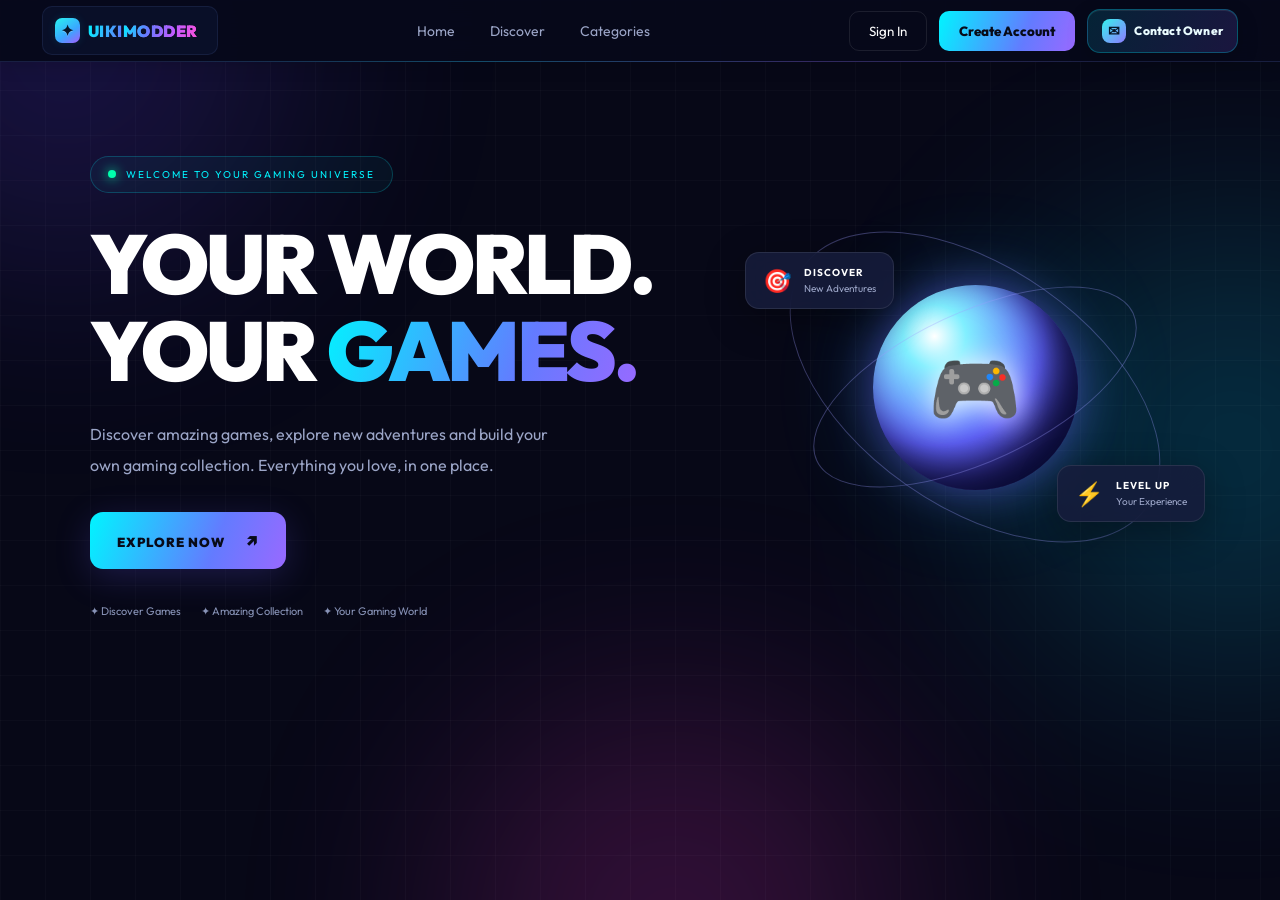
==== commit 0c8b3e3d: "Refresh support page CSS and JavaScript assets" ====
--- a/index.html
+++ b/index.html
@@ -17,7 +17,7 @@
     <link href="https://fonts.googleapis.com/css2?family=Outfit:wght@400;500;600;700;800&display=swap" rel="stylesheet">
 
     <!-- CSS -->
-    <link rel="stylesheet" href="style.css?v=23">
+    <link rel="stylesheet" href="style.css?v=24">
 </head>
 
 <body>
@@ -623,6 +623,6 @@
     <!-- JAVASCRIPT -->
     
 
-    <script type="module" src="./js/app.js?v=21"></script>
+    <script type="module" src="./js/app.js?v=22"></script>
 </body>
 </html>
--- a/style.css
+++ b/style.css
@@ -2728,3 +2728,373 @@
         transition: none !important;
     }
 }
+
+
+/* =========================================
+   UIKIMODDER COMMUNITY SUPPORT
+========================================= */
+.navbar .logo {
+    padding: 11px 19px 11px 12px;
+}
+.support-open-btn {
+    display: inline-flex;
+    align-items: center;
+    justify-content: center;
+    gap: 8px;
+    min-height: 42px;
+    padding: 9px 14px;
+    border: 1px solid rgba(0, 231, 255, .27);
+    border-radius: 13px;
+    color: #eafcff;
+    background: linear-gradient(115deg, rgba(0, 226, 255, .13), rgba(125, 91, 255, .17));
+    box-shadow: 0 7px 22px rgba(0,0,0,.15), inset 0 1px 0 rgba(255,255,255,.08);
+    font: inherit;
+    font-size: 12px;
+    font-weight: 800;
+    letter-spacing: .2px;
+    white-space: nowrap;
+    transition: transform .25s ease, border-color .25s ease, box-shadow .25s ease;
+}
+.support-open-btn:hover,
+.support-open-btn:focus-visible {
+    transform: translateY(-2px);
+    border-color: rgba(0, 240, 255, .65);
+    box-shadow: 0 10px 26px rgba(0, 215, 255, .14);
+    outline: none;
+}
+.support-open-icon {
+    display: grid;
+    place-items: center;
+    width: 24px;
+    height: 24px;
+    border-radius: 8px;
+    color: #061629;
+    background: linear-gradient(135deg, #35f3ed, #8e7bff);
+    font-size: 14px;
+}
+.support-section {
+    width: min(940px, 100%);
+    min-height: 78vh;
+    margin: 0 auto;
+    padding: 30px 5% 125px;
+    animation: slideUp .38s ease both;
+}
+.support-topbar,
+.support-feed-heading,
+.support-compose-heading,
+.support-compose-footer,
+.support-post-topline,
+.support-post-meta,
+.support-reply-meta,
+.support-post-actions {
+    display: flex;
+    align-items: center;
+    justify-content: space-between;
+    gap: 12px;
+}
+.support-topbar { margin-bottom: 30px; }
+.support-back-btn {
+    padding: 9px 13px;
+    border: 1px solid rgba(0, 235, 255, .2);
+    border-radius: 12px;
+    color: #dffaff;
+    background: rgba(15, 23, 52, .8);
+    font: inherit;
+    font-size: 12px;
+    font-weight: 700;
+}
+.support-live-badge,
+.support-post-count {
+    display: inline-flex;
+    align-items: center;
+    gap: 7px;
+    padding: 8px 11px;
+    border: 1px solid rgba(0, 235, 255, .2);
+    border-radius: 30px;
+    color: #8df4ff;
+    background: rgba(0, 225, 255, .07);
+    font-size: 9px;
+    font-weight: 900;
+    letter-spacing: 1px;
+    white-space: nowrap;
+}
+.support-live-badge i {
+    width: 7px;
+    height: 7px;
+    border-radius: 50%;
+    background: #40f2c0;
+    box-shadow: 0 0 10px #40f2c0;
+}
+.support-hero { margin-bottom: 22px; }
+.support-hero h1 {
+    margin: 9px 0 10px;
+    color: #fff;
+    font-size: clamp(32px, 6vw, 49px);
+    line-height: 1.08;
+    letter-spacing: -1.5px;
+    font-weight: 900;
+}
+.support-hero p {
+    max-width: 680px;
+    color: var(--muted);
+    font-size: 14px;
+    line-height: 1.7;
+}
+.support-notice {
+    display: flex;
+    align-items: flex-start;
+    gap: 12px;
+    margin: 22px 0;
+    padding: 14px 16px;
+    border: 1px solid rgba(255, 190, 100, .16);
+    border-radius: 16px;
+    background: rgba(255, 181, 72, .055);
+}
+.support-notice-icon { color: #ffd18c; font-size: 19px; }
+.support-notice p {
+    color: #c9cde0;
+    font-size: 11px;
+    line-height: 1.65;
+}
+.support-compose-card {
+    margin: 24px 0 38px;
+    padding: clamp(17px, 4vw, 25px);
+    border: 1px solid rgba(110, 143, 255, .2);
+    border-radius: 23px;
+    background:
+        radial-gradient(ellipse at 0 0, rgba(0, 230, 255, .09), transparent 50%),
+        linear-gradient(145deg, rgba(22, 29, 61, .97), rgba(9, 14, 34, .98));
+    box-shadow: 0 16px 40px rgba(0,0,0,.2), inset 0 1px 0 rgba(255,255,255,.06);
+}
+.support-compose-heading { margin-bottom: 20px; }
+.support-compose-heading h2,
+.support-feed-heading h2 {
+    margin-top: 5px;
+    color: #fff;
+    font-size: clamp(21px, 4vw, 27px);
+    font-weight: 850;
+}
+.support-compose-icon {
+    display: grid;
+    place-items: center;
+    width: 39px;
+    height: 39px;
+    border: 1px solid rgba(0, 235, 255, .23);
+    border-radius: 13px;
+    color: var(--cyan);
+    background: rgba(0, 235, 255, .09);
+    font-size: 23px;
+}
+.support-compose-card label {
+    display: block;
+    margin: 14px 0 7px;
+    color: #dce7ff;
+    font-size: 11px;
+    font-weight: 800;
+}
+.support-compose-card input,
+.support-compose-card select,
+.support-compose-card textarea,
+.support-reply-form input {
+    width: 100%;
+    min-width: 0;
+    padding: 13px 14px;
+    border: 1px solid rgba(138, 157, 221, .18);
+    border-radius: 12px;
+    outline: none;
+    color: #f5f7ff;
+    background: rgba(7, 12, 31, .75);
+    font: inherit;
+    font-size: 12px;
+    transition: border-color .2s ease, box-shadow .2s ease;
+}
+.support-compose-card select { color-scheme: dark; }
+.support-compose-card textarea { resize: vertical; min-height: 105px; }
+.support-compose-card input:focus,
+.support-compose-card select:focus,
+.support-compose-card textarea:focus,
+.support-reply-form input:focus {
+    border-color: rgba(0, 235, 255, .55);
+    box-shadow: 0 0 0 3px rgba(0, 225, 255, .08);
+}
+.support-compose-card input::placeholder,
+.support-compose-card textarea::placeholder,
+.support-reply-form input::placeholder { color: #7885ad; }
+.support-compose-footer { margin-top: 15px; }
+.support-compose-footer small { color: #8490b4; font-size: 10px; }
+.support-compose-footer button,
+.support-guest-panel button {
+    padding: 11px 16px;
+    border: 0;
+    border-radius: 11px;
+    color: #071326;
+    background: linear-gradient(105deg, #20eaf0, #9b8aff);
+    font: inherit;
+    font-size: 10px;
+    font-weight: 900;
+    letter-spacing: .55px;
+}
+.support-compose-footer button:disabled { opacity: .6; cursor: wait; }
+.support-status { min-height: 18px; margin-top: 10px; color: #5ff1d0; font-size: 11px; }
+.support-feed-heading { margin: 10px 0 17px; }
+.support-feed { display: grid; gap: 15px; }
+.support-post-card {
+    padding: 18px;
+    border: 1px solid rgba(116, 145, 230, .18);
+    border-radius: 20px;
+    background: linear-gradient(145deg, rgba(21, 29, 60, .96), rgba(9, 14, 33, .98));
+    box-shadow: 0 10px 28px rgba(0,0,0,.16), inset 0 1px 0 rgba(255,255,255,.045);
+    animation: slideUp .3s ease both;
+}
+.support-topic {
+    padding: 6px 9px;
+    border: 1px solid rgba(0, 229, 255, .2);
+    border-radius: 20px;
+    color: #83f1ff;
+    background: rgba(0, 229, 255, .07);
+    font-size: 9px;
+    font-weight: 800;
+}
+.support-state {
+    color: #ffc879;
+    font-size: 9px;
+    font-weight: 900;
+    letter-spacing: .7px;
+    text-transform: uppercase;
+}
+.support-state::before { content: "●"; margin-right: 5px; font-size: 8px; }
+.support-state.is-resolved { color: #6de8bd; }
+.support-post-card > h3 {
+    margin: 14px 0 7px;
+    color: #fff;
+    font-size: 18px;
+    font-weight: 850;
+}
+.support-post-message {
+    color: #b5bfdc;
+    font-size: 12px;
+    line-height: 1.7;
+    overflow-wrap: anywhere;
+    white-space: pre-wrap;
+}
+.support-post-meta {
+    justify-content: flex-start;
+    flex-wrap: wrap;
+    margin-top: 14px;
+    color: #7f8bad;
+    font-size: 10px;
+}
+.support-post-meta strong { color: #dce8ff; }
+.support-post-meta time,
+.support-reply-meta time { margin-left: auto; color: #7482a9; font-size: 9px; }
+.support-replies {
+    display: grid;
+    gap: 10px;
+    margin-top: 18px;
+    padding-top: 15px;
+    border-top: 1px solid rgba(140, 160, 225, .12);
+}
+.support-replies h4 { color: #dce7ff; font-size: 11px; }
+.support-replies h4 span { color: var(--cyan); }
+.support-reply {
+    padding: 12px;
+    border: 1px solid rgba(132, 151, 215, .12);
+    border-radius: 13px;
+    background: rgba(4, 9, 25, .4);
+}
+.support-admin-reply {
+    border-color: rgba(0, 229, 255, .23);
+    background: linear-gradient(110deg, rgba(0, 218, 255, .07), rgba(126, 91, 255, .07));
+}
+.support-reply-meta { justify-content: flex-start; flex-wrap: wrap; }
+.support-reply-meta strong { color: #e6edff; font-size: 10px; }
+.support-reply-meta time { margin-left: auto; }
+.support-role-badge {
+    padding: 4px 6px;
+    border: 1px solid rgba(0, 232, 255, .23);
+    border-radius: 6px;
+    color: #6cefff;
+    font-size: 8px;
+    font-weight: 900;
+    letter-spacing: .5px;
+}
+.support-reply > p {
+    margin-top: 7px;
+    color: #b7c3e1;
+    font-size: 11px;
+    line-height: 1.65;
+    white-space: pre-wrap;
+    overflow-wrap: anywhere;
+}
+.support-no-replies,
+.support-reply-signin {
+    margin-top: 14px;
+    color: #7887ad;
+    font-size: 10px;
+}
+.support-reply-form {
+    display: flex;
+    gap: 8px;
+    margin-top: 15px;
+}
+.support-reply-form input { flex: 1; }
+.support-reply-form button {
+    width: 44px;
+    flex: 0 0 44px;
+    border: 1px solid rgba(0, 230, 255, .25);
+    border-radius: 12px;
+    color: #071326;
+    background: linear-gradient(135deg, #22e9ed, #9b83ff);
+    font-size: 20px;
+    font-weight: 900;
+}
+.support-resolve-btn {
+    padding: 8px 11px;
+    border: 1px solid rgba(102, 232, 187, .23);
+    border-radius: 9px;
+    color: #83efc7;
+    background: rgba(102, 232, 187, .07);
+    font-size: 9px;
+    font-weight: 900;
+}
+.support-post-actions { justify-content: flex-end; margin-top: 12px; }
+.support-empty,
+.support-guest-panel {
+    padding: 28px 18px;
+    border: 1px solid rgba(116, 145, 230, .16);
+    border-radius: 19px;
+    text-align: center;
+    background: rgba(14, 21, 47, .72);
+}
+.support-empty > span { display: inline-grid; place-items: center; width: 38px; height: 38px; margin-bottom: 10px; border-radius: 12px; color: var(--cyan); background: rgba(0, 230, 255, .1); font-size: 20px; }
+.support-empty h3,
+.support-guest-panel h3 { color: #f4f7ff; font-size: 17px; }
+.support-empty p,
+.support-guest-panel p { max-width: 460px; margin: 7px auto 14px; color: #8f9cbd; font-size: 11px; line-height: 1.6; }
+.support-loading-spinner {
+    border: 3px solid rgba(0, 235, 255, .15);
+    border-top-color: var(--cyan);
+    border-radius: 50%;
+    animation: supportSpin .8s linear infinite;
+}
+@keyframes supportSpin { to { transform: rotate(360deg); } }
+@media (max-width: 650px) {
+    .navbar .logo { padding: 10px 16px 10px 10px; }
+    .support-open-btn { min-height: 38px; padding: 7px 10px; font-size: 10px; }
+    .support-open-icon { width: 22px; height: 22px; }
+    .support-section { padding: 24px 5% 120px; }
+    .support-topbar { margin-bottom: 24px; }
+    .support-hero h1 { letter-spacing: -1px; }
+    .support-post-card { padding: 14px; border-radius: 17px; }
+    .support-post-card > h3 { font-size: 16px; }
+    .support-compose-card { border-radius: 19px; }
+}
+@media (max-width: 360px) {
+    .support-button-label { display: none; }
+    .support-open-btn { width: 39px; padding: 6px; }
+}
+@media (prefers-reduced-motion: reduce) {
+    .support-section, .support-post-card, .support-loading-spinner {
+        animation: none !important;
+    }
+}
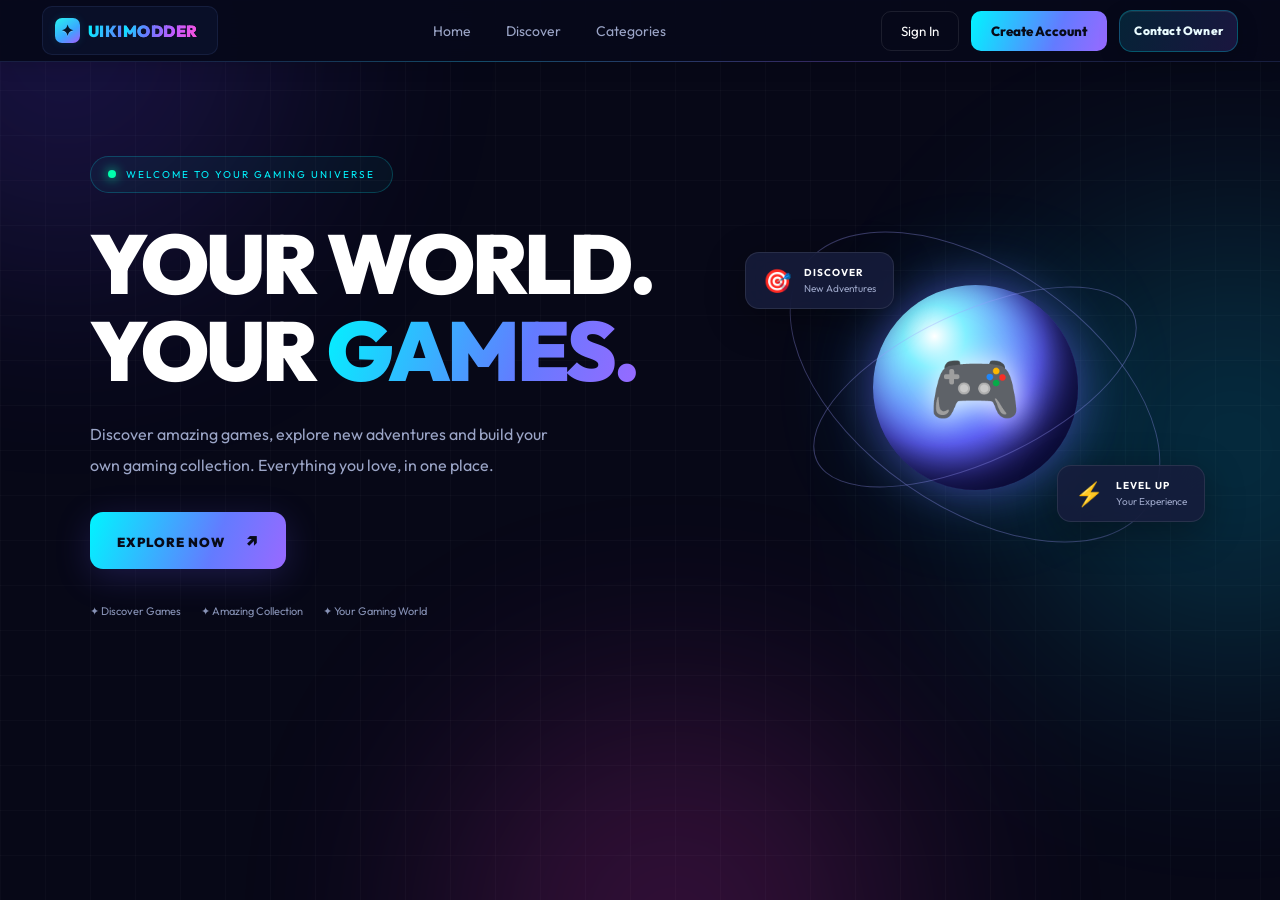
==== commit e667bc5a: "Replace community board with private Contact Owner messaging interface" ====
--- a/index.html
+++ b/index.html
@@ -17,7 +17,7 @@
     <link href="https://fonts.googleapis.com/css2?family=Outfit:wght@400;500;600;700;800&display=swap" rel="stylesheet">
 
     <!-- CSS -->
-    <link rel="stylesheet" href="style.css?v=24">
+    <link rel="stylesheet" href="style.css?v=25">
 </head>
 
 <body>
@@ -56,7 +56,6 @@
             <span id="accountWelcome" class="account-welcome hidden" aria-live="polite"></span>
 
             <button id="supportOpen" class="support-open-btn" type="button" aria-label="Open community support">
-                <span class="support-open-icon" aria-hidden="true">✉</span>
                 <span class="support-button-label">Contact Owner</span>
             </button>
 
@@ -542,62 +541,65 @@
         </section>
     </section>
 
-    <!-- COMMUNITY SUPPORT / BUG REPORT BOARD -->
-    <section id="supportSection" class="support-section hidden">
-        <div class="support-topbar">
-            <button id="supportBackBtn" class="support-back-btn" type="button">← Back to Games</button>
-            <span class="support-live-badge"><i></i> COMMUNITY SUPPORT</span>
-        </div>
-
-        <div class="support-hero">
-            <span class="section-label">UIKIMODDER HELP CENTER</span>
-            <h1>Contact Your <span class="gradient-text">Owner.</span></h1>
-            <p>Report a bug, share feedback, or join the public support discussion. The community can see posts and replies.</p>
-        </div>
-
-        <div class="support-notice">
-            <span class="support-notice-icon">ⓘ</span>
-            <p>Keep the discussion respectful. Never post passwords, email addresses, phone numbers, private information, or account details. This is a public board, not private messaging.</p>
-        </div>
-
-        <div id="supportGuestPanel" class="support-guest-panel hidden">
-            <h3>Sign in to join the discussion</h3>
-            <p>You can browse the support page, but you need a UIKIMODDER account to post or reply.</p>
-            <button id="supportSignInBtn" type="button">SIGN IN TO CONTINUE →</button>
-        </div>
-
-        <div id="supportMemberArea" class="support-member-area hidden">
-            <form id="supportReportForm" class="support-compose-card">
-                <div class="support-compose-heading">
-                    <div><span class="section-label">NEED A HAND?</span><h2>Report a <span class="gradient-text">Problem.</span></h2></div>
-                    <span class="support-compose-icon">＋</span>
-                </div>
-                <label for="supportTitle">Issue title</label>
-                <input id="supportTitle" type="text" maxlength="90" placeholder="Example: Game download is not starting" required>
-                <label for="supportCategory">Topic</label>
-                <select id="supportCategory" required>
-                    <option value="Bug Report">Bug Report</option>
-                    <option value="Download Issue">Download Issue</option>
-                    <option value="Account Help">Account Help</option>
-                    <option value="Suggestion">Suggestion</option>
-                    <option value="Other">Other</option>
-                </select>
-                <label for="supportMessage">Describe the issue</label>
-                <textarea id="supportMessage" rows="4" maxlength="700" placeholder="Tell the owner and community what happened. Do not include private account details." required></textarea>
-                <div class="support-compose-footer">
-                    <small>Maximum 700 characters</small>
-                    <button id="supportSubmitBtn" type="submit">POST REPORT ↗</button>
-                </div>
-                <p id="supportStatus" class="support-status" role="status" aria-live="polite"></p>
+    <!-- PRIVATE CONTACT OWNER MESSAGES -->
+    <section id="supportSection" class="dm-section hidden">
+        <div class="dm-topbar">
+            <button id="supportBackBtn" class="dm-back-btn" type="button">← Back</button>
+            <div class="dm-topbar-title">
+                <strong id="dmTopTitle">Contact Owner</strong>
+                <span id="dmTopSubtitle">Private support conversation</span>
+            </div>
+            <span class="dm-secure-label">PRIVATE</span>
+        </div>
+
+        <div id="dmSignInPanel" class="dm-signin-panel hidden">
+            <span class="dm-eyebrow">UIKIMODDER SUPPORT</span>
+            <h1>Talk to the <span class="gradient-text">Owner.</span></h1>
+            <p>Sign in to send a private message to the UIKIMODDER owner. Your conversation is only visible to you and authorized admins.</p>
+            <button id="dmSignInBtn" type="button">SIGN IN TO MESSAGE</button>
+        </div>
+
+        <div id="dmAdminInbox" class="dm-admin-inbox hidden">
+            <aside class="dm-inbox-list">
+                <div class="dm-inbox-heading">
+                    <div><span class="dm-eyebrow">PRIVATE MESSAGES</span><h2>Inbox</h2></div>
+                    <span id="dmInboxCount" class="dm-count-pill">0</span>
+                </div>
+                <div id="dmConversationList" class="dm-conversation-list">
+                    <div class="dm-list-empty">Your inbox will appear here.</div>
+                </div>
+            </aside>
+            <section class="dm-chat-panel">
+                <div id="dmAdminChatHeader" class="dm-chat-header">
+                    <div class="dm-avatar">U</div>
+                    <div><strong>Select a conversation</strong><span>Private messages from your users</span></div>
+                </div>
+                <div id="dmAdminPinned" class="dm-pinned-banner hidden"></div>
+                <div id="dmAdminMessages" class="dm-messages">
+                    <div class="dm-chat-empty"><strong>Your messages, in one place.</strong><span>Choose a conversation to read and reply.</span></div>
+                </div>
+                <form id="dmAdminReplyForm" class="dm-compose hidden">
+                    <input id="dmAdminReplyInput" type="text" maxlength="1500" placeholder="Write a private reply..." autocomplete="off" required>
+                    <button type="submit" aria-label="Send reply">Send</button>
+                </form>
+            </section>
+        </div>
+
+        <div id="dmUserChat" class="dm-user-chat hidden">
+            <div class="dm-chat-header">
+                <div class="dm-avatar">U</div>
+                <div><strong>UIKIMODDER Owner</strong><span>Private support • Replies appear here</span></div>
+                <span class="dm-online-dot" aria-label="Support inbox"></span>
+            </div>
+            <div id="dmUserPinned" class="dm-pinned-banner hidden"></div>
+            <div id="dmUserMessages" class="dm-messages">
+                <div class="dm-chat-empty"><strong>How can we help?</strong><span>Send a private message to the owner about a bug, download issue, or suggestion.</span></div>
+            </div>
+            <form id="dmUserMessageForm" class="dm-compose">
+                <input id="dmUserMessageInput" type="text" maxlength="1500" placeholder="Message..." autocomplete="off" required>
+                <button type="submit" aria-label="Send message">Send</button>
             </form>
-        </div>
-
-        <div class="support-feed-heading">
-            <div><span class="section-label">OPEN DISCUSSION</span><h2>Community <span class="gradient-text">Board.</span></h2></div>
-            <span id="supportPostCount" class="support-post-count">0 POSTS</span>
-        </div>
-        <div id="supportFeed" class="support-feed" aria-live="polite">
-            <div class="support-empty"><span>✦</span><h3>Support board</h3><p>Sign in to load community reports and replies.</p></div>
+            <p id="dmUserStatus" class="dm-status" role="status" aria-live="polite"></p>
         </div>
     </section>
 
@@ -623,6 +625,6 @@
     <!-- JAVASCRIPT -->
     
 
-    <script type="module" src="./js/app.js?v=22"></script>
+    <script type="module" src="./js/app.js?v=23"></script>
 </body>
 </html>
--- a/style.css
+++ b/style.css
@@ -3098,3 +3098,8 @@
         animation: none !important;
     }
 }
+
+@media (max-width: 650px) {
+    .navbar .nav-buttons { margin-left: auto; }
+    .navbar .account-welcome { display: none !important; }
+}
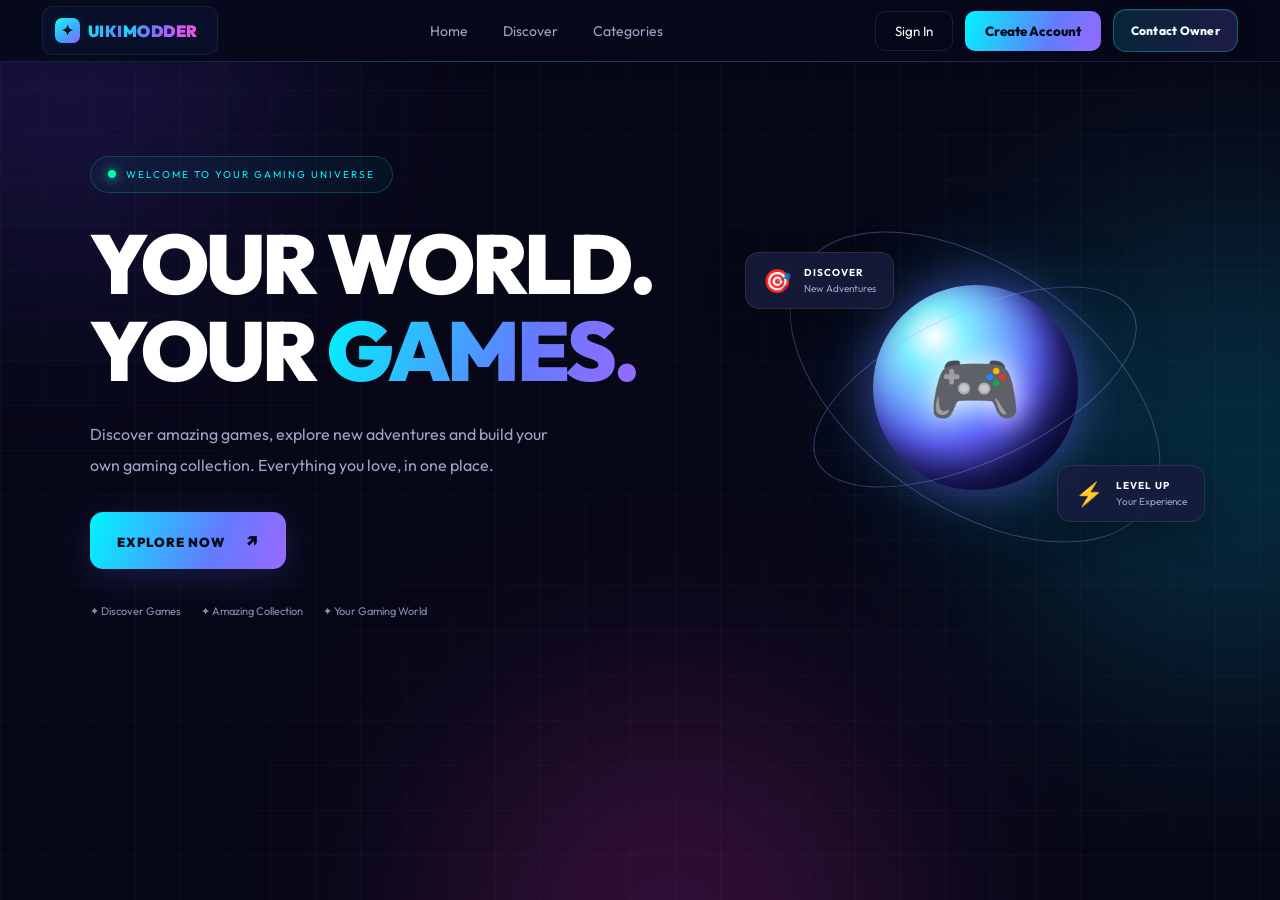
==== commit a33531f3: "Refresh cached CSS and JavaScript fixes for Contact Owner" ====
--- a/index.html
+++ b/index.html
@@ -17,7 +17,7 @@
     <link href="https://fonts.googleapis.com/css2?family=Outfit:wght@400;500;600;700;800&display=swap" rel="stylesheet">
 
     <!-- CSS -->
-    <link rel="stylesheet" href="style.css?v=25">
+    <link rel="stylesheet" href="style.css?v=26">
 </head>
 
 <body>
@@ -625,6 +625,6 @@
     <!-- JAVASCRIPT -->
     
 
-    <script type="module" src="./js/app.js?v=23"></script>
+    <script type="module" src="./js/app.js?v=24"></script>
 </body>
 </html>
--- a/style.css
+++ b/style.css
@@ -3103,3 +3103,296 @@
     .navbar .nav-buttons { margin-left: auto; }
     .navbar .account-welcome { display: none !important; }
 }
+
+
+/* =========================================
+   PRIVATE CONTACT OWNER MESSAGING
+========================================= */
+.support-open-btn {
+    min-height: 43px;
+    padding: 10px 17px;
+    border: 1px solid rgba(0, 232, 255, .32);
+    border-radius: 13px;
+    color: #effcff;
+    background: linear-gradient(110deg, rgba(0, 225, 255, .14), rgba(139, 102, 255, .2));
+    box-shadow: 0 7px 24px rgba(0, 0, 0, .16), inset 0 1px 0 rgba(255,255,255,.08);
+    font: inherit;
+    font-size: 12px;
+    font-weight: 800;
+    letter-spacing: .25px;
+}
+.support-open-btn .support-open-icon { display: none !important; }
+.support-open-btn:hover { transform: translateY(-2px); border-color: rgba(0, 240, 255, .7); }
+
+.dm-section {
+    width: min(1050px, 100%);
+    min-height: 76vh;
+    margin: 0 auto;
+    padding: 22px 4% 125px;
+    animation: slideUp .3s ease both;
+}
+.dm-topbar {
+    display: flex;
+    align-items: center;
+    gap: 13px;
+    padding: 5px 0 18px;
+    border-bottom: 1px solid rgba(140, 160, 225, .13);
+}
+.dm-back-btn {
+    padding: 9px 12px;
+    border: 1px solid rgba(120, 150, 230, .18);
+    border-radius: 11px;
+    color: #dceaff;
+    background: rgba(15, 23, 52, .75);
+    font: inherit;
+    font-size: 11px;
+    font-weight: 700;
+}
+.dm-topbar-title { display: grid; gap: 2px; }
+.dm-topbar-title strong { color: #f4f7ff; font-size: 15px; }
+.dm-topbar-title span { color: #8795b9; font-size: 10px; }
+.dm-secure-label {
+    margin-left: auto;
+    padding: 6px 9px;
+    border: 1px solid rgba(73, 230, 190, .2);
+    border-radius: 20px;
+    color: #7cebc9;
+    background: rgba(73, 230, 190, .06);
+    font-size: 8px;
+    font-weight: 900;
+    letter-spacing: 1px;
+}
+.dm-signin-panel {
+    max-width: 590px;
+    margin: 65px auto;
+    padding: 35px;
+    border: 1px solid rgba(116, 145, 230, .2);
+    border-radius: 25px;
+    text-align: center;
+    background: linear-gradient(145deg, rgba(22, 29, 61, .96), rgba(9, 14, 34, .98));
+    box-shadow: 0 18px 45px rgba(0,0,0,.2);
+}
+.dm-eyebrow { color: #26e7ef; font-size: 9px; font-weight: 900; letter-spacing: 1.8px; }
+.dm-signin-panel h1 { margin: 12px 0; color: #fff; font-size: clamp(29px, 5vw, 43px); font-weight: 900; }
+.dm-signin-panel p { margin: 0 auto 22px; max-width: 440px; color: #aab5d4; font-size: 13px; line-height: 1.7; }
+.dm-signin-panel button {
+    padding: 12px 18px;
+    border: 0;
+    border-radius: 12px;
+    color: #061528;
+    background: linear-gradient(105deg, #22e9ed, #9b83ff);
+    font: inherit;
+    font-size: 10px;
+    font-weight: 900;
+}
+.dm-admin-inbox {
+    display: grid;
+    grid-template-columns: minmax(220px, 290px) minmax(0, 1fr);
+    min-height: 620px;
+    margin-top: 23px;
+    overflow: hidden;
+    border: 1px solid rgba(116, 145, 230, .2);
+    border-radius: 22px;
+    background: rgba(9, 14, 34, .86);
+    box-shadow: 0 18px 45px rgba(0,0,0,.18);
+}
+.dm-inbox-list { min-width: 0; border-right: 1px solid rgba(140, 160, 225, .13); }
+.dm-inbox-heading { display: flex; align-items: center; justify-content: space-between; padding: 19px 16px; border-bottom: 1px solid rgba(140, 160, 225, .12); }
+.dm-inbox-heading h2 { margin-top: 4px; color: #f4f7ff; font-size: 22px; }
+.dm-count-pill { display: grid; place-items: center; min-width: 26px; height: 26px; padding: 0 7px; border-radius: 20px; color: #071629; background: linear-gradient(135deg, #2ce9ee, #9c83ff); font-size: 10px; font-weight: 900; }
+.dm-conversation-list { display: grid; max-height: 570px; overflow-y: auto; }
+.dm-conversation-item {
+    display: flex;
+    align-items: center;
+    gap: 10px;
+    width: 100%;
+    padding: 14px 12px;
+    border: 0;
+    border-bottom: 1px solid rgba(140, 160, 225, .08);
+    color: inherit;
+    text-align: left;
+    background: transparent;
+}
+.dm-conversation-item.is-active,
+.dm-conversation-item:hover { background: linear-gradient(100deg, rgba(0, 225, 255, .1), rgba(139, 102, 255, .08)); }
+.dm-list-avatar,
+.dm-avatar {
+    display: grid;
+    place-items: center;
+    width: 39px;
+    height: 39px;
+    flex: 0 0 39px;
+    border: 1px solid rgba(0, 230, 255, .24);
+    border-radius: 50%;
+    color: #071629;
+    background: linear-gradient(135deg, #2ce9ee, #9c83ff);
+    font-size: 14px;
+    font-weight: 900;
+}
+.dm-list-copy { display: grid; min-width: 0; flex: 1; gap: 4px; }
+.dm-list-copy strong { overflow: hidden; color: #edf3ff; font-size: 11px; text-overflow: ellipsis; white-space: nowrap; }
+.dm-list-copy small { overflow: hidden; color: #8290b4; font-size: 9px; text-overflow: ellipsis; white-space: nowrap; }
+.dm-conversation-item time { color: #7785a9; font-size: 8px; white-space: nowrap; }
+.dm-list-pin { color: #6eeeff; font-size: 8px; font-weight: 900; }
+.dm-list-empty { padding: 25px 16px; color: #8996b6; font-size: 11px; line-height: 1.6; }
+.dm-chat-panel,
+.dm-user-chat { display: flex; min-width: 0; flex-direction: column; min-height: 0; }
+.dm-chat-header {
+    display: flex;
+    align-items: center;
+    gap: 11px;
+    min-height: 70px;
+    padding: 13px 17px;
+    border-bottom: 1px solid rgba(140, 160, 225, .12);
+    background: rgba(19, 27, 57, .62);
+}
+.dm-chat-header > div:nth-child(2) { display: grid; gap: 4px; }
+.dm-chat-header strong { color: #f1f5ff; font-size: 12px; }
+.dm-chat-header span { color: #8b99bb; font-size: 9px; }
+.dm-online-dot { width: 8px; height: 8px; margin-left: auto; border-radius: 50%; background: #52e7ba; box-shadow: 0 0 10px rgba(82,231,186,.65); }
+.dm-messages {
+    display: flex;
+    flex: 1;
+    flex-direction: column;
+    gap: 12px;
+    min-height: 330px;
+    max-height: 510px;
+    padding: 18px;
+    overflow-y: auto;
+    background:
+        radial-gradient(ellipse at 15% 0, rgba(0, 220, 255, .045), transparent 45%),
+        rgba(7, 12, 30, .45);
+}
+.dm-chat-empty { display: grid; place-content: center; gap: 8px; min-height: 240px; padding: 20px; color: #8492b6; text-align: center; font-size: 11px; line-height: 1.65; }
+.dm-chat-empty strong { color: #e9f1ff; font-size: 14px; }
+.dm-message-row { display: flex; justify-content: flex-start; }
+.dm-message-row.is-own { justify-content: flex-end; }
+.dm-message-bubble {
+    max-width: min(78%, 520px);
+    padding: 11px 13px;
+    border: 1px solid rgba(124, 147, 220, .16);
+    border-radius: 15px 15px 15px 5px;
+    background: rgba(25, 34, 69, .92);
+    box-shadow: 0 6px 17px rgba(0,0,0,.12);
+}
+.dm-message-row.is-own .dm-message-bubble {
+    border-color: rgba(0, 226, 240, .2);
+    border-radius: 15px 15px 5px 15px;
+    background: linear-gradient(135deg, rgba(0, 194, 220, .18), rgba(113, 89, 210, .2));
+}
+.dm-message-meta { display: flex; align-items: center; gap: 12px; margin-bottom: 6px; }
+.dm-message-meta strong { color: #8ceefa; font-size: 9px; }
+.dm-message-meta time { color: #7786aa; font-size: 8px; }
+.dm-message-bubble p { color: #edf2ff; font-size: 12px; line-height: 1.65; overflow-wrap: anywhere; }
+.dm-compose {
+    display: flex;
+    gap: 9px;
+    padding: 13px;
+    border-top: 1px solid rgba(140, 160, 225, .12);
+    background: rgba(15, 22, 47, .9);
+}
+.dm-compose input {
+    flex: 1;
+    min-width: 0;
+    padding: 12px 14px;
+    border: 1px solid rgba(130, 151, 220, .18);
+    border-radius: 25px;
+    outline: none;
+    color: #f4f7ff;
+    background: rgba(5, 10, 27, .85);
+    font: inherit;
+    font-size: 12px;
+}
+.dm-compose input:focus { border-color: rgba(0, 230, 245, .55); }
+.dm-compose button {
+    min-width: 67px;
+    padding: 10px 15px;
+    border: 0;
+    border-radius: 23px;
+    color: #061528;
+    background: linear-gradient(105deg, #22e9ed, #9b83ff);
+    font: inherit;
+    font-size: 11px;
+    font-weight: 900;
+}
+.dm-compose button:disabled { opacity: .55; }
+.dm-pinned-banner {
+    padding: 10px 15px;
+    border-bottom: 1px solid rgba(0, 230, 245, .16);
+    color: #a9f5ff;
+    background: rgba(0, 220, 245, .07);
+    font-size: 10px;
+    line-height: 1.5;
+    overflow-wrap: anywhere;
+}
+.dm-message-pin-label { display: inline-block; margin-top: 8px; color: #7df1d1; font-size: 8px; font-weight: 900; letter-spacing: .8px; }
+.dm-pin-btn { display: block; margin-top: 8px; padding: 4px 8px; border: 1px solid rgba(0, 230, 245, .2); border-radius: 8px; color: #80efff; background: rgba(0, 220, 245, .06); font-size: 8px; font-weight: 800; }
+.dm-status { min-height: 16px; padding: 0 15px 8px; color: #74ebcb; font-size: 9px; }
+@media (max-width: 700px) {
+    .support-open-btn { min-height: 39px; padding: 8px 12px; font-size: 10px; }
+    .dm-section { padding: 16px 3% 115px; }
+    .dm-admin-inbox { grid-template-columns: 1fr; min-height: auto; }
+    .dm-inbox-list { border-right: 0; border-bottom: 1px solid rgba(140, 160, 225, .13); }
+    .dm-conversation-list { display: flex; max-height: 116px; overflow-x: auto; overflow-y: hidden; }
+    .dm-conversation-item { min-width: 210px; max-width: 260px; border-right: 1px solid rgba(140, 160, 225, .08); border-bottom: 0; }
+    .dm-messages { min-height: 340px; max-height: 55vh; padding: 13px 10px; }
+    .dm-message-bubble { max-width: 88%; }
+    .dm-compose { padding: 10px; }
+    .dm-signin-panel { margin: 38px auto; padding: 25px 18px; }
+}
+@media (prefers-reduced-motion: reduce) { .dm-section { animation: none !important; } }
+
+
+/* Mobile Contact Owner button and page layout corrections */
+@media (max-width: 420px) {
+    .navbar { gap: 8px; padding-left: 4%; padding-right: 4%; }
+    .navbar .logo { flex: 0 1 auto; min-width: 0; padding: 9px 10px 9px 8px; }
+    .navbar .logo-wordmark { font-size: clamp(15px, 4.2vw, 19px); letter-spacing: .2px; }
+    .navbar .logo-icon { font-size: 19px; }
+    .navbar .nav-links { display: none; }
+    .navbar .nav-buttons { flex: 0 0 auto; margin-left: auto; gap: 0; }
+    .navbar .support-open-btn {
+        display: inline-flex !important;
+        width: auto !important;
+        min-width: max-content;
+        min-height: 38px;
+        padding: 8px 10px !important;
+        border-radius: 11px;
+        font-size: 10px;
+        line-height: 1.1;
+    }
+    .navbar .support-button-label { display: inline !important; visibility: visible !important; }
+}
+.dm-section {
+    box-sizing: border-box;
+    display: block;
+    width: 100%;
+    max-width: 1050px;
+    min-width: 0;
+    margin: 0 auto;
+    padding: 22px clamp(12px, 4%, 34px) 110px;
+    position: relative;
+    overflow: hidden;
+}
+.dm-topbar {
+    box-sizing: border-box;
+    display: flex;
+    width: 100%;
+    min-width: 0;
+    min-height: 62px;
+    align-items: center;
+    gap: 12px;
+    padding: 8px 0 16px;
+    margin: 0 0 18px;
+}
+.dm-topbar-title { min-width: 0; }
+.dm-topbar-title strong, .dm-topbar-title span { display: block; }
+.dm-signin-panel, .dm-admin-inbox, .dm-user-chat { box-sizing: border-box; width: 100%; min-width: 0; }
+.dm-admin-inbox { margin-top: 0; }
+.dm-messages { min-width: 0; }
+@media (max-width: 420px) {
+    .dm-section { padding: 18px 12px 105px; }
+    .dm-topbar { gap: 9px; margin-bottom: 15px; }
+    .dm-back-btn { padding: 8px 9px; white-space: nowrap; }
+    .dm-secure-label { font-size: 7px; padding: 5px 7px; }
+}
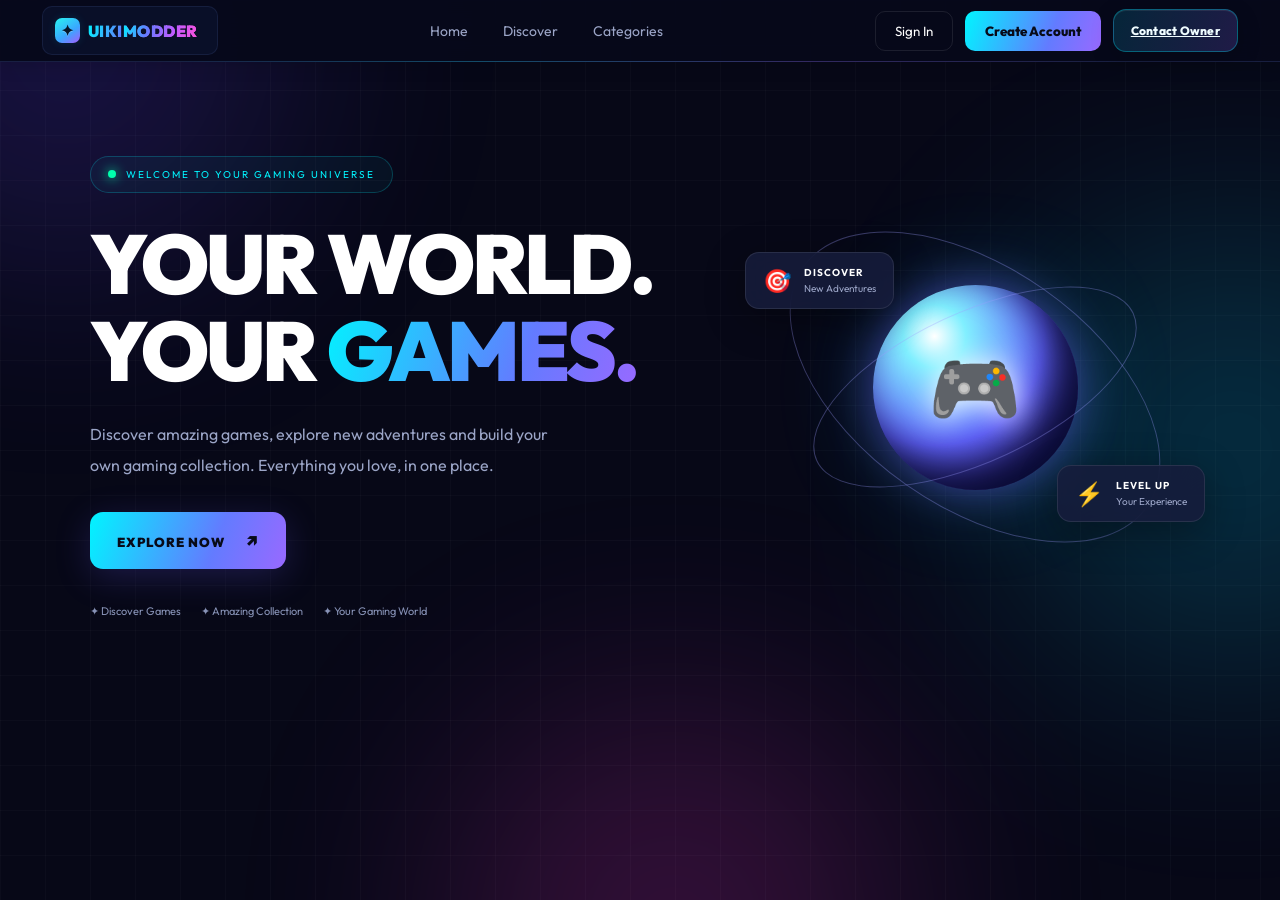
==== commit 10f07822: "Link Contact Owner to dedicated private chat page" ====
--- a/index.html
+++ b/index.html
@@ -55,9 +55,9 @@
 
             <span id="accountWelcome" class="account-welcome hidden" aria-live="polite"></span>
 
-            <button id="supportOpen" class="support-open-btn" type="button" aria-label="Open community support">
+            <a id="supportOpen" class="support-open-btn" href="chat.html" aria-label="Open private chat">
                 <span class="support-button-label">Contact Owner</span>
-            </button>
+            </a>
 
 </div>
 
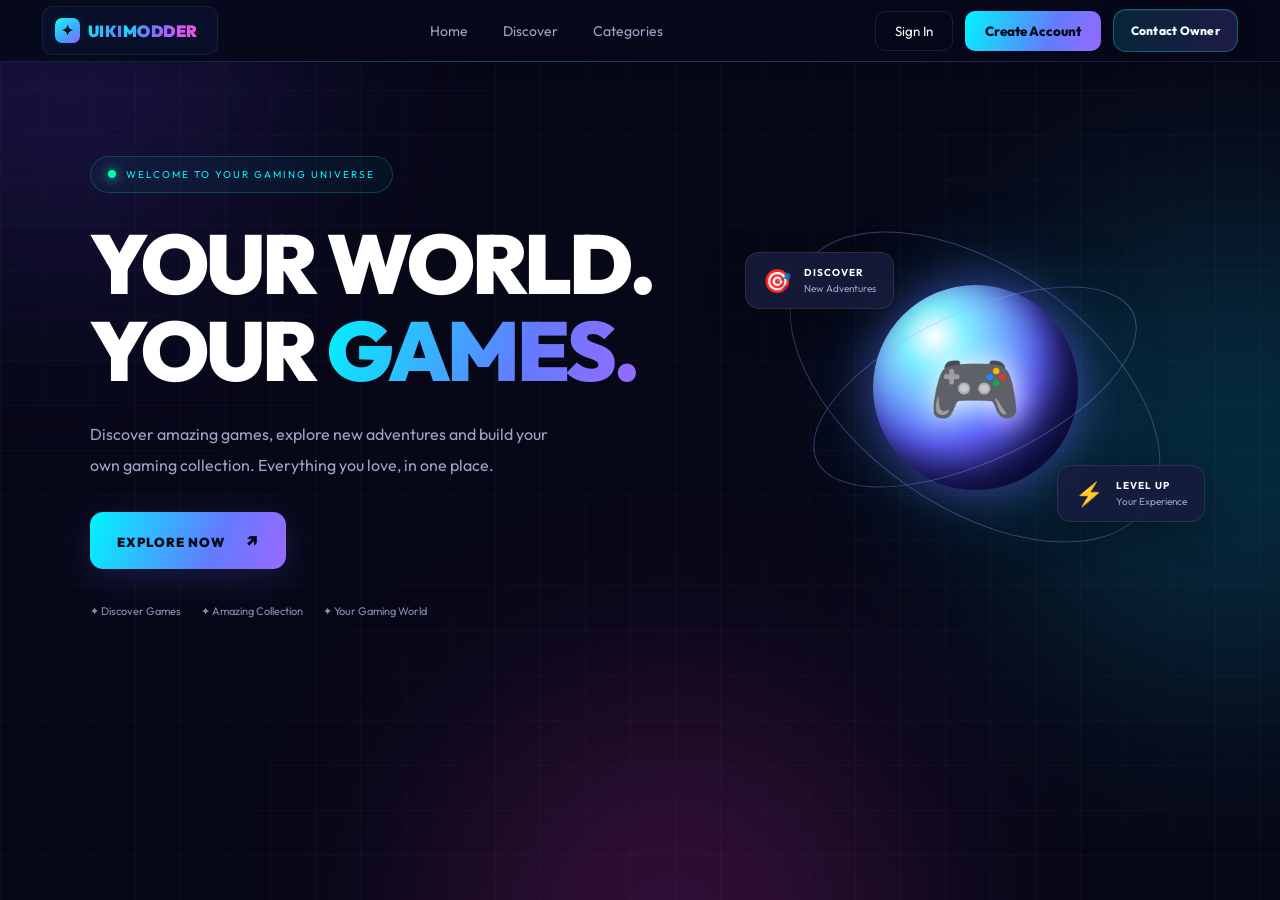
==== commit 8cd5c19b: "Refresh messaging app script cache" ====
--- a/index.html
+++ b/index.html
@@ -55,9 +55,9 @@
 
             <span id="accountWelcome" class="account-welcome hidden" aria-live="polite"></span>
 
-            <a id="supportOpen" class="support-open-btn" href="chat.html" aria-label="Open private chat">
+            <button id="supportOpen" class="support-open-btn" type="button" aria-label="Open community support">
                 <span class="support-button-label">Contact Owner</span>
-            </a>
+            </button>
 
 </div>
 
@@ -625,6 +625,6 @@
     <!-- JAVASCRIPT -->
     
 
-    <script type="module" src="./js/app.js?v=24"></script>
+    <script type="module" src="./js/app.js?v=25"></script>
 </body>
 </html>
